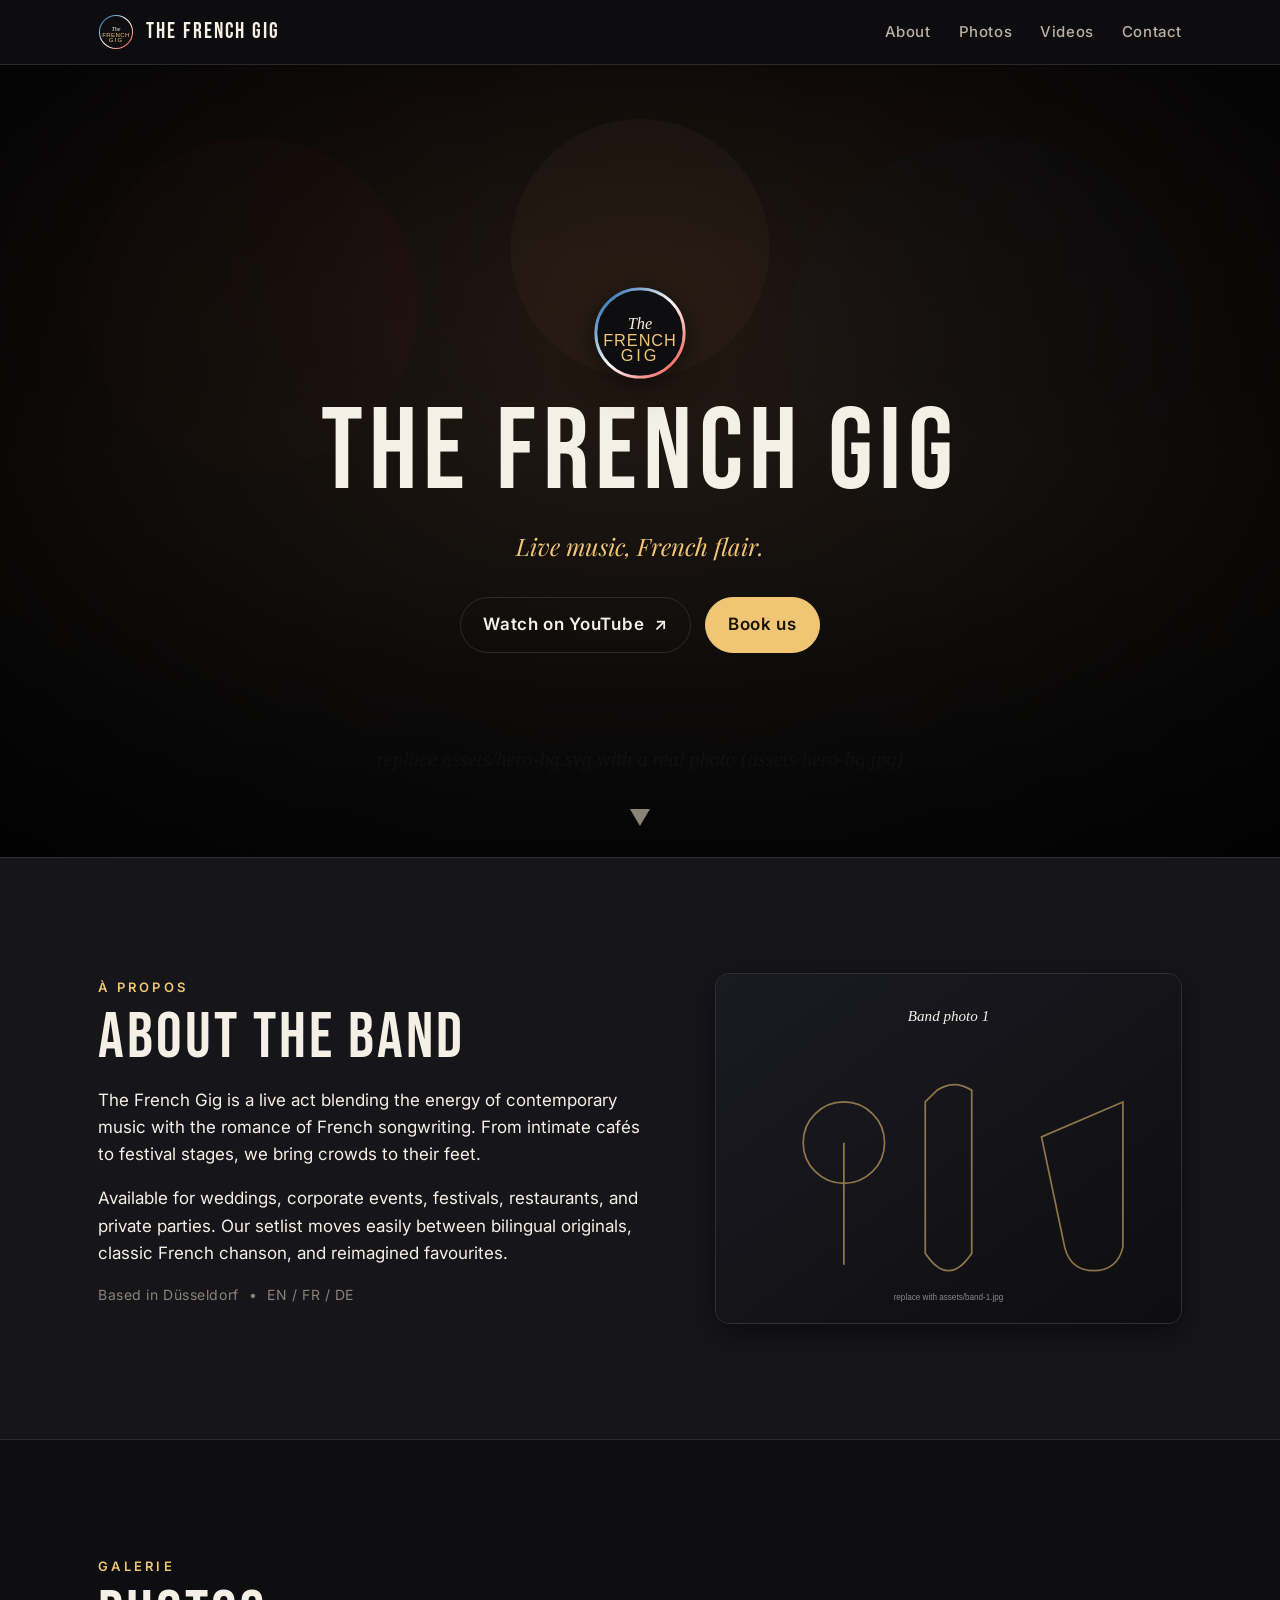
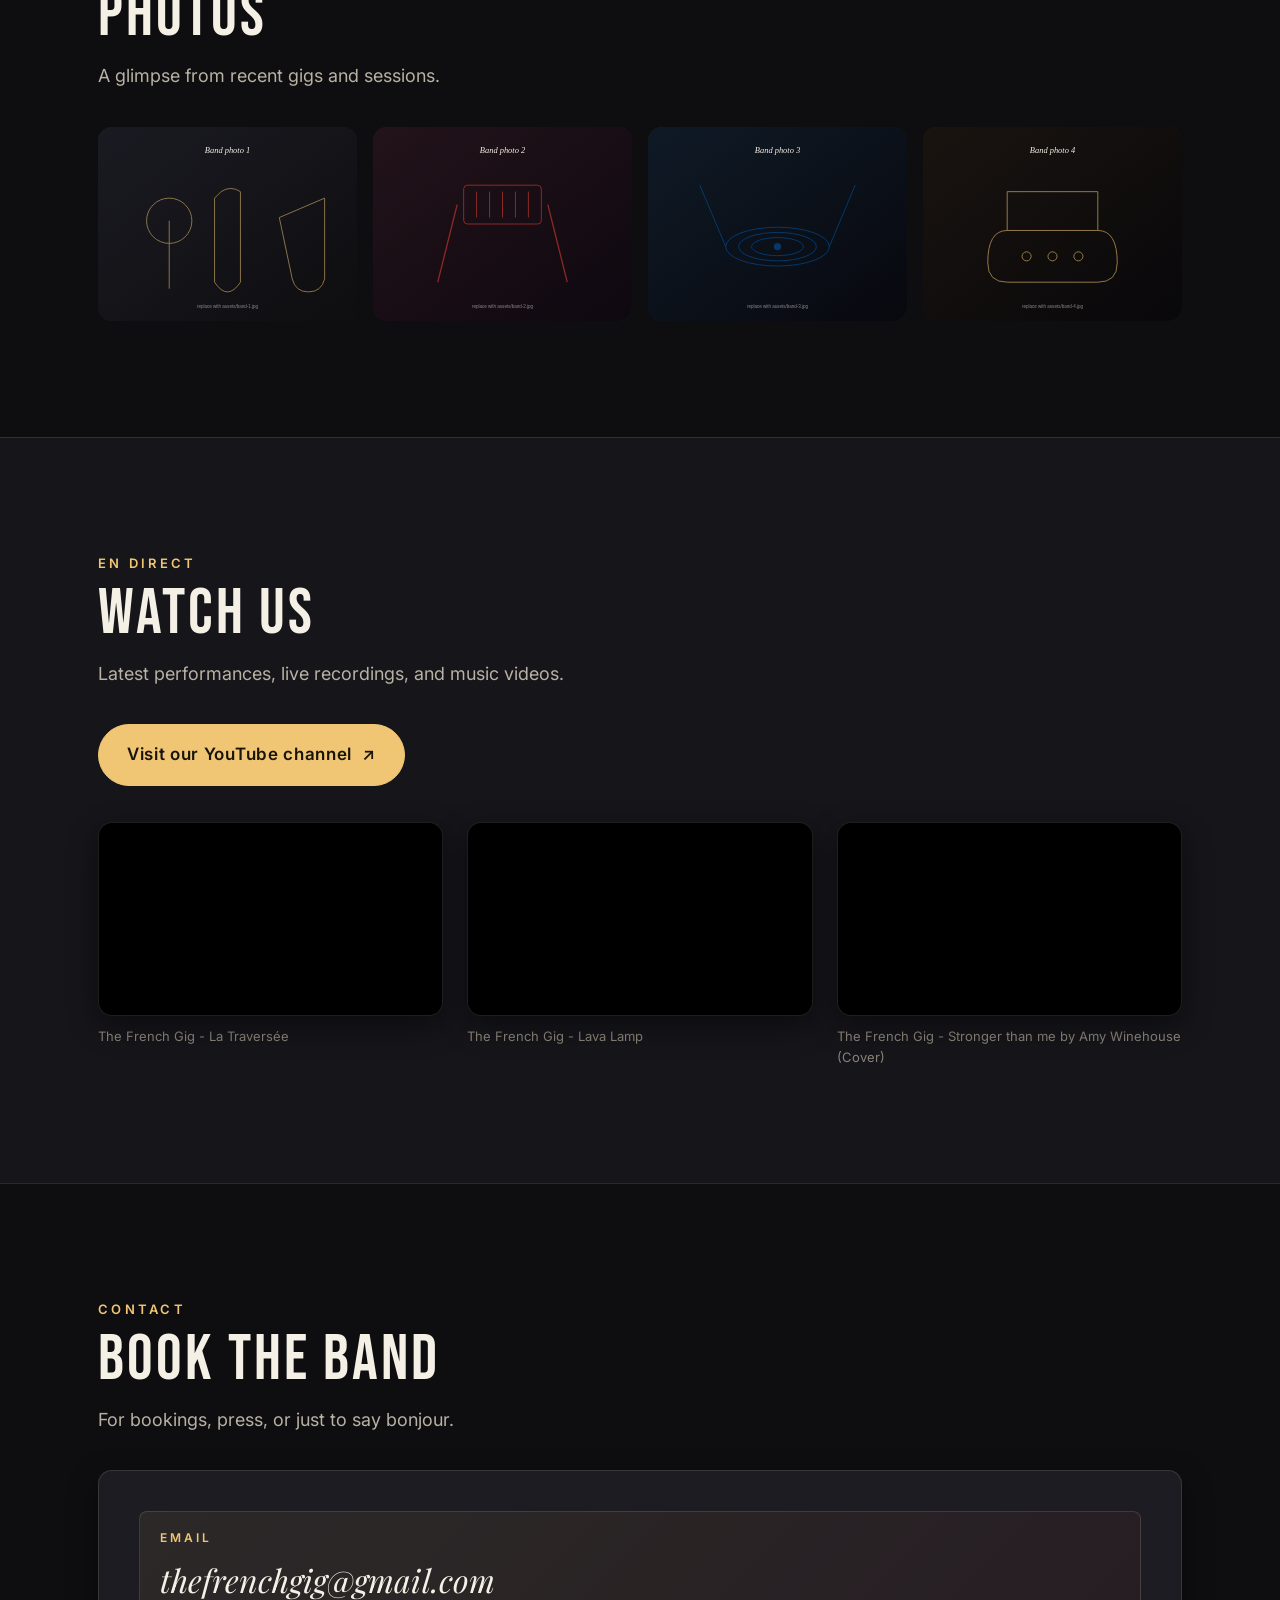
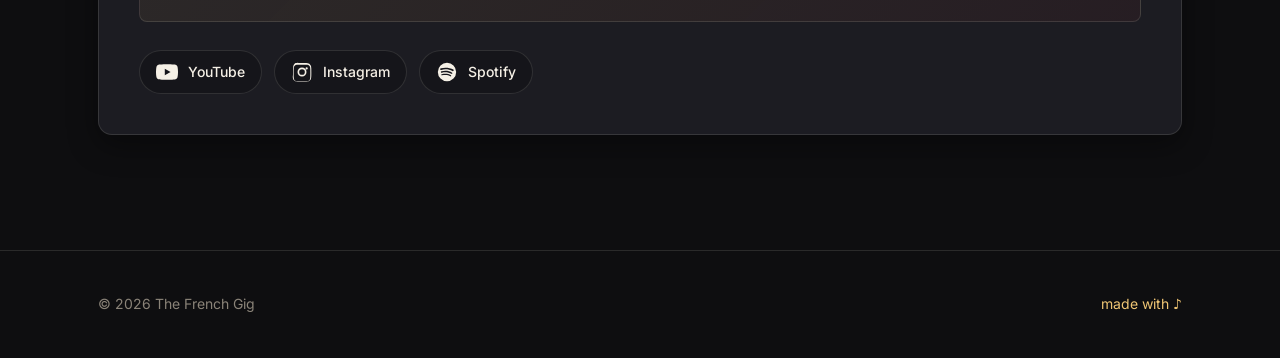
==== index.html @ 8798da06 "Initial site for The French Gig Static HTML/CSS/JS site with hero, about, photo gallery, auto-updati" ====
<!DOCTYPE html>
<html lang="en">
<head>
  <meta charset="UTF-8" />
  <meta name="viewport" content="width=device-width, initial-scale=1.0" />
  <title>The French Gig — Live music with French flair</title>
  <meta name="description" content="The French Gig — live band available for booking. Photos, videos, and contact." />
  <meta property="og:title" content="The French Gig" />
  <meta property="og:description" content="Live music with French flair. Watch our videos, see photos, and book us." />
  <meta property="og:type" content="website" />
  <meta property="og:image" content="assets/logo.svg" />

  <link rel="icon" type="image/svg+xml" href="assets/logo.svg" />
  <link rel="preconnect" href="https://fonts.googleapis.com" />
  <link rel="preconnect" href="https://fonts.gstatic.com" crossorigin />
  <link href="https://fonts.googleapis.com/css2?family=Bebas+Neue&family=Inter:wght@400;500;700&family=Playfair+Display:ital,wght@0,500;1,500&display=swap" rel="stylesheet" />
  <link rel="stylesheet" href="styles/main.css" />
</head>
<body>
  <a class="skip-link" href="#main">Skip to content</a>

  <header class="site-header" id="top">
    <div class="container nav-row">
      <a href="#top" class="brand" aria-label="The French Gig — home">
        <img src="assets/logo.svg" alt="" class="brand-logo" />
        <span class="brand-text">The French Gig</span>
      </a>
      <button class="nav-toggle" aria-expanded="false" aria-controls="primary-nav" aria-label="Toggle menu">
        <span></span><span></span><span></span>
      </button>
      <nav id="primary-nav" class="primary-nav" aria-label="Primary">
        <ul>
          <li><a href="#about">About</a></li>
          <li><a href="#photos">Photos</a></li>
          <li><a href="#videos">Videos</a></li>
          <li><a href="#contact">Contact</a></li>
        </ul>
      </nav>
    </div>
  </header>

  <main id="main">
    <!-- HERO -->
    <section class="hero" aria-labelledby="hero-title">
      <div class="hero-bg" role="presentation"></div>
      <div class="hero-overlay" role="presentation"></div>
      <div class="container hero-content">
        <img src="assets/logo.svg" alt="The French Gig logo" class="hero-logo" />
        <h1 id="hero-title">The French Gig</h1>
        <p class="hero-tagline"><em>Live music, French flair.</em></p>
        <div class="hero-ctas">
          <a class="btn btn-ghost" href="https://www.youtube.com/@TheFrenchGig" target="_blank" rel="noopener">
            Watch on YouTube
            <span aria-hidden="true">↗</span>
          </a>
          <a class="btn btn-primary" href="#contact">Book us</a>
        </div>
      </div>
      <a href="#about" class="hero-scroll" aria-label="Scroll to About">▼</a>
    </section>

    <!-- ABOUT -->
    <section id="about" class="section section-about" aria-labelledby="about-title">
      <div class="container about-grid">
        <div class="about-copy">
          <p class="eyebrow">À propos</p>
          <h2 id="about-title">About the band</h2>
          <p>
            The French Gig is a live act blending the energy of contemporary music with
            the romance of French songwriting. From intimate cafés to festival stages,
            we bring crowds to their feet.
          </p>
          <p>
            Available for weddings, corporate events, festivals, restaurants, and private
            parties. Our setlist moves easily between bilingual originals, classic French
            chanson, and reimagined favourites.
          </p>
          <p class="about-meta">
            <span>Based in Düsseldorf</span>
            <span aria-hidden="true">•</span>
            <span>EN / FR / DE</span>
          </p>
        </div>
        <figure class="about-photo">
          <img src="assets/band-1.svg" alt="The French Gig performing live" loading="lazy" />
        </figure>
      </div>
    </section>

    <!-- PHOTOS -->
    <section id="photos" class="section section-photos" aria-labelledby="photos-title">
      <div class="container">
        <p class="eyebrow">Galerie</p>
        <h2 id="photos-title">Photos</h2>
        <p class="section-lede">A glimpse from recent gigs and sessions.</p>
        <ul class="gallery" role="list">
          <li><button class="gallery-item" data-index="0" aria-label="Open band photo 1"><img src="assets/band-1.svg" alt="Band performing — photo 1" loading="lazy" /></button></li>
          <li><button class="gallery-item" data-index="1" aria-label="Open band photo 2"><img src="assets/band-2.svg" alt="Band performing — photo 2" loading="lazy" /></button></li>
          <li><button class="gallery-item" data-index="2" aria-label="Open band photo 3"><img src="assets/band-3.svg" alt="Band performing — photo 3" loading="lazy" /></button></li>
          <li><button class="gallery-item" data-index="3" aria-label="Open band photo 4"><img src="assets/band-4.svg" alt="Band performing — photo 4" loading="lazy" /></button></li>
        </ul>
      </div>
    </section>

    <!-- VIDEOS -->
    <section id="videos" class="section section-videos" aria-labelledby="videos-title">
      <div class="container">
        <p class="eyebrow">En direct</p>
        <h2 id="videos-title">Watch us</h2>
        <p class="section-lede">Latest performances, live recordings, and music videos.</p>

        <div class="videos-cta">
          <a class="btn btn-primary btn-lg" href="https://www.youtube.com/@TheFrenchGig" target="_blank" rel="noopener">
            Visit our YouTube channel
            <span aria-hidden="true">↗</span>
          </a>
        </div>

        <div class="video-grid">
          <figure class="video-embed">
            <div class="video-frame">
              <iframe
                src="https://www.youtube-nocookie.com/embed/dznloqn43pU"
                title="The French Gig - La Traversée"
                loading="lazy"
                allow="accelerometer; autoplay; clipboard-write; encrypted-media; gyroscope; picture-in-picture; web-share"
                referrerpolicy="strict-origin-when-cross-origin"
                allowfullscreen></iframe>
            </div>
            <figcaption>The French Gig - La Traversée</figcaption>
          </figure>

          <figure class="video-embed">
            <div class="video-frame">
              <iframe
                src="https://www.youtube-nocookie.com/embed/N-Pq1z7yrFg"
                title="The French Gig - Lava Lamp"
                loading="lazy"
                allow="accelerometer; autoplay; clipboard-write; encrypted-media; gyroscope; picture-in-picture; web-share"
                referrerpolicy="strict-origin-when-cross-origin"
                allowfullscreen></iframe>
            </div>
            <figcaption>The French Gig - Lava Lamp</figcaption>
          </figure>

          <figure class="video-embed">
            <div class="video-frame">
              <iframe
                src="https://www.youtube-nocookie.com/embed/2IYvvxTJmCw"
                title="The French Gig - Stronger than me by Amy Winehouse (Cover)"
                loading="lazy"
                allow="accelerometer; autoplay; clipboard-write; encrypted-media; gyroscope; picture-in-picture; web-share"
                referrerpolicy="strict-origin-when-cross-origin"
                allowfullscreen></iframe>
            </div>
            <figcaption>The French Gig - Stronger than me by Amy Winehouse (Cover)</figcaption>
          </figure>
        </div>
      </div>
    </section>

    <!-- CONTACT -->
    <section id="contact" class="section section-contact" aria-labelledby="contact-title">
      <div class="container">
        <p class="eyebrow">Contact</p>
        <h2 id="contact-title">Book the band</h2>
        <p class="section-lede">For bookings, press, or just to say bonjour.</p>

        <div class="contact-card">
          <a class="contact-email" href="mailto:thefrenchgig@gmail.com?subject=Booking%20inquiry%20%E2%80%94%20The%20French%20Gig">
            <span class="contact-label">Email</span>
            <span class="contact-value">thefrenchgig@gmail.com</span>
          </a>

          <ul class="socials" role="list" aria-label="Find us online">
            <li>
              <a href="https://www.youtube.com/@TheFrenchGig" target="_blank" rel="noopener" aria-label="YouTube">
                <svg viewBox="0 0 24 24" width="22" height="22" aria-hidden="true"><path fill="currentColor" d="M23.5 6.2a3 3 0 0 0-2.1-2.1C19.4 3.5 12 3.5 12 3.5s-7.4 0-9.4.6A3 3 0 0 0 .5 6.2 31 31 0 0 0 0 12a31 31 0 0 0 .5 5.8 3 3 0 0 0 2.1 2.1c2 .6 9.4.6 9.4.6s7.4 0 9.4-.6a3 3 0 0 0 2.1-2.1A31 31 0 0 0 24 12a31 31 0 0 0-.5-5.8ZM9.6 15.6V8.4l6.3 3.6-6.3 3.6Z"/></svg>
                <span>YouTube</span>
              </a>
            </li>
            <li>
              <a href="https://www.instagram.com/thefrenchgig/" target="_blank" rel="noopener" aria-label="Instagram">
                <svg viewBox="0 0 24 24" width="22" height="22" aria-hidden="true"><path fill="currentColor" d="M12 2.2c3.2 0 3.6 0 4.8.1 1.2.1 1.9.2 2.4.4.6.2 1 .5 1.5 1 .5.5.8 1 1 1.5.2.5.3 1.2.4 2.4.1 1.2.1 1.6.1 4.8s0 3.6-.1 4.8c-.1 1.2-.2 1.9-.4 2.4-.2.6-.5 1-1 1.5-.5.5-1 .8-1.5 1-.5.2-1.2.3-2.4.4-1.2.1-1.6.1-4.8.1s-3.6 0-4.8-.1c-1.2-.1-1.9-.2-2.4-.4a4 4 0 0 1-1.5-1 4 4 0 0 1-1-1.5c-.2-.5-.3-1.2-.4-2.4C2.2 15.6 2.2 15.2 2.2 12s0-3.6.1-4.8c.1-1.2.2-1.9.4-2.4.2-.6.5-1 1-1.5.5-.5 1-.8 1.5-1 .5-.2 1.2-.3 2.4-.4C8.4 2.2 8.8 2.2 12 2.2Zm0 1.8c-3.1 0-3.5 0-4.7.1-1 0-1.6.2-2 .3-.5.2-.8.4-1.2.8-.4.4-.6.7-.8 1.2-.1.4-.3 1-.3 2-.1 1.2-.1 1.6-.1 4.7s0 3.5.1 4.7c0 1 .2 1.6.3 2 .2.5.4.8.8 1.2.4.4.7.6 1.2.8.4.1 1 .3 2 .3 1.2.1 1.6.1 4.7.1s3.5 0 4.7-.1c1 0 1.6-.2 2-.3.5-.2.8-.4 1.2-.8.4-.4.6-.7.8-1.2.1-.4.3-1 .3-2 .1-1.2.1-1.6.1-4.7s0-3.5-.1-4.7c0-1-.2-1.6-.3-2-.2-.5-.4-.8-.8-1.2a3 3 0 0 0-1.2-.8c-.4-.1-1-.3-2-.3C15.5 4 15.1 4 12 4Zm0 3.1a4.9 4.9 0 1 1 0 9.8 4.9 4.9 0 0 1 0-9.8Zm0 1.8a3.1 3.1 0 1 0 0 6.2 3.1 3.1 0 0 0 0-6.2Zm5.1-2a1.2 1.2 0 1 1 0 2.4 1.2 1.2 0 0 1 0-2.4Z"/></svg>
                <span>Instagram</span>
              </a>
            </li>
            <li>
              <a href="https://open.spotify.com/intl-fr/artist/1DnK6rt5w31bdEmF33rHHW?si=JYOAkdxLT5C9sehRVR5dpA" target="_blank" rel="noopener" aria-label="Spotify">
                <svg viewBox="0 0 24 24" width="22" height="22" aria-hidden="true"><path fill="currentColor" d="M12 2a10 10 0 1 0 0 20 10 10 0 0 0 0-20Zm4.6 14.4a.6.6 0 0 1-.9.2c-2.4-1.5-5.5-1.8-9.2-1a.6.6 0 1 1-.3-1.2c4-.9 7.4-.5 10.1 1.1.3.2.4.6.3.9Zm1.2-2.7a.8.8 0 0 1-1 .3c-2.8-1.7-7-2.2-10.3-1.2a.8.8 0 1 1-.5-1.5c3.8-1.1 8.4-.6 11.6 1.4.3.2.4.7.2 1Zm.1-2.8c-3.3-2-8.8-2.2-12-1.2a.9.9 0 1 1-.5-1.7c3.6-1.1 9.7-.9 13.5 1.4a.9.9 0 1 1-1 1.5Z"/></svg>
                <span>Spotify</span>
              </a>
            </li>
          </ul>
        </div>
      </div>
    </section>
  </main>

  <footer class="site-footer">
    <div class="container footer-row">
      <p>© <span id="year">2026</span> The French Gig</p>
      <p class="footer-note">made with <span aria-hidden="true">♪</span></p>
    </div>
  </footer>

  <!-- Lightbox -->
  <div class="lightbox" id="lightbox" role="dialog" aria-modal="true" aria-label="Photo viewer" hidden>
    <button class="lightbox-close" aria-label="Close">×</button>
    <button class="lightbox-prev" aria-label="Previous photo">‹</button>
    <img class="lightbox-img" alt="" />
    <button class="lightbox-next" aria-label="Next photo">›</button>
  </div>

  <script src="scripts/main.js" defer></script>
</body>
</html>
---- styles/main.css ----
/* === Theme tokens — edit here to re-skin the whole site ============== */
:root {
  --bg:        #0e0e10;
  --bg-soft:   #15151a;
  --bg-elev:   #1c1c22;
  --ink:       #f5f0e6;
  --ink-dim:   #b8b1a4;
  --ink-mute:  #8a8378;
  --accent:    #f0c674;   /* warm stage gold */
  --accent-2:  #ef4135;   /* french red */
  --accent-3:  #0055a4;   /* french blue */
  --line:      rgba(245, 240, 230, 0.12);

  --maxw:      1180px;
  --pad-x:     clamp(20px, 4vw, 48px);
  --radius:    14px;
  --radius-sm: 8px;

  --font-display: "Bebas Neue", Impact, "Arial Narrow Bold", sans-serif;
  --font-serif:   "Playfair Display", Georgia, serif;
  --font-body:    "Inter", system-ui, -apple-system, Segoe UI, Roboto, Helvetica, Arial, sans-serif;

  --shadow-md: 0 10px 30px rgba(0, 0, 0, 0.4);
  --shadow-lg: 0 20px 60px rgba(0, 0, 0, 0.55);
}

/* === Reset / base ==================================================== */
*, *::before, *::after { box-sizing: border-box; }
html { scroll-behavior: smooth; }
body {
  margin: 0;
  background: var(--bg);
  color: var(--ink);
  font-family: var(--font-body);
  font-size: 17px;
  line-height: 1.6;
  -webkit-font-smoothing: antialiased;
  text-rendering: optimizeLegibility;
}
img, svg { display: block; max-width: 100%; height: auto; }
a { color: var(--accent); text-decoration: none; transition: color .2s ease; }
a:hover, a:focus-visible { color: var(--ink); }
button { font: inherit; cursor: pointer; }
:focus-visible { outline: 2px solid var(--accent); outline-offset: 3px; border-radius: 4px; }

.container { width: 100%; max-width: var(--maxw); margin: 0 auto; padding-left: var(--pad-x); padding-right: var(--pad-x); }

.skip-link {
  position: absolute; left: -9999px; top: 0;
  background: var(--accent); color: #000; padding: 10px 14px; z-index: 1000;
  font-weight: 600;
}
.skip-link:focus { left: 12px; top: 12px; }

/* === Header / nav ==================================================== */
.site-header {
  position: sticky; top: 0; z-index: 50;
  background: rgba(14, 14, 16, 0.85);
  backdrop-filter: saturate(140%) blur(8px);
  -webkit-backdrop-filter: saturate(140%) blur(8px);
  border-bottom: 1px solid var(--line);
}
.nav-row {
  display: flex; align-items: center; justify-content: space-between;
  min-height: 64px; gap: 16px;
}
.brand { display: inline-flex; align-items: center; gap: 12px; color: var(--ink); }
.brand-logo { width: 36px; height: 36px; }
.brand-text {
  font-family: var(--font-display); font-size: 22px; letter-spacing: 2px;
  text-transform: uppercase;
}
.primary-nav ul {
  list-style: none; margin: 0; padding: 0;
  display: flex; gap: 28px;
}
.primary-nav a {
  color: var(--ink-dim); font-weight: 500; font-size: 15px;
  letter-spacing: .04em;
}
.primary-nav a:hover, .primary-nav a:focus-visible { color: var(--ink); }

.nav-toggle {
  display: none; background: transparent; border: 0; padding: 10px;
  width: 44px; height: 44px;
}
.nav-toggle span {
  display: block; width: 24px; height: 2px; background: var(--ink);
  margin: 5px auto; transition: transform .25s ease, opacity .25s ease;
}
.nav-toggle[aria-expanded="true"] span:nth-child(1) { transform: translateY(7px) rotate(45deg); }
.nav-toggle[aria-expanded="true"] span:nth-child(2) { opacity: 0; }
.nav-toggle[aria-expanded="true"] span:nth-child(3) { transform: translateY(-7px) rotate(-45deg); }

@media (max-width: 760px) {
  .nav-toggle { display: block; }
  .primary-nav {
    position: absolute; top: 100%; left: 0; right: 0;
    background: var(--bg-soft);
    border-bottom: 1px solid var(--line);
    max-height: 0; overflow: hidden; transition: max-height .3s ease;
  }
  .primary-nav[data-open="true"] { max-height: 320px; }
  .primary-nav ul { flex-direction: column; gap: 0; padding: 8px 0; }
  .primary-nav a { display: block; padding: 14px var(--pad-x); font-size: 17px; }
}

/* === Buttons ========================================================= */
.btn {
  display: inline-flex; align-items: center; gap: 10px;
  padding: 13px 22px; border-radius: 999px; font-weight: 600;
  letter-spacing: .04em; transition: transform .15s ease, background .2s ease, color .2s ease, border-color .2s ease;
  white-space: nowrap;
}
.btn-lg { padding: 16px 28px; font-size: 17px; }
.btn-primary {
  background: var(--accent); color: #1a1408;
  border: 1px solid var(--accent);
}
.btn-primary:hover, .btn-primary:focus-visible {
  background: var(--ink); color: #1a1408; border-color: var(--ink); transform: translateY(-1px);
}
.btn-ghost {
  background: transparent; color: var(--ink);
  border: 1px solid var(--line);
}
.btn-ghost:hover, .btn-ghost:focus-visible {
  border-color: var(--ink); color: var(--ink); transform: translateY(-1px);
}

/* === Hero ============================================================ */
.hero {
  position: relative; isolation: isolate;
  min-height: min(88vh, 820px);
  display: grid; place-items: center;
  text-align: center; overflow: hidden;
}
.hero-bg {
  position: absolute; inset: 0; z-index: -2;
  background: url("../assets/hero-bg.svg") center/cover no-repeat, var(--bg);
  transform: scale(1.05);
}
.hero-overlay {
  position: absolute; inset: 0; z-index: -1;
  background:
    radial-gradient(ellipse at 50% 30%, rgba(0,0,0,0) 0%, rgba(0,0,0,0.5) 60%, rgba(0,0,0,0.85) 100%),
    linear-gradient(180deg, rgba(14,14,16,0.45) 0%, rgba(14,14,16,0.85) 100%);
}
.hero-content { padding: 80px 0 64px; }
.hero-logo { width: 96px; height: 96px; margin: 0 auto 18px; filter: drop-shadow(0 6px 16px rgba(0,0,0,.6)); }
.hero h1 {
  font-family: var(--font-display); font-weight: 400;
  font-size: clamp(48px, 9vw, 120px);
  letter-spacing: clamp(2px, .5vw, 8px);
  line-height: 0.95; margin: 0;
}
.hero-tagline {
  font-family: var(--font-serif); color: var(--accent);
  font-size: clamp(18px, 2.2vw, 24px);
  margin: 18px 0 32px;
}
.hero-ctas { display: flex; flex-wrap: wrap; gap: 14px; justify-content: center; }

.hero-scroll {
  position: absolute; bottom: 22px; left: 50%; transform: translateX(-50%);
  color: var(--ink-mute); font-size: 22px;
  animation: bob 2.4s ease-in-out infinite;
}
@keyframes bob {
  0%,100% { transform: translate(-50%, 0); }
  50%     { transform: translate(-50%, 6px); }
}
@media (prefers-reduced-motion: reduce) {
  html { scroll-behavior: auto; }
  .hero-scroll { animation: none; }
}

/* === Sections ======================================================== */
.section {
  padding: clamp(64px, 9vw, 120px) 0;
  border-top: 1px solid var(--line);
}
.eyebrow {
  text-transform: uppercase; letter-spacing: .25em;
  color: var(--accent); font-weight: 600; font-size: 13px;
  margin: 0 0 8px;
}
.section h2 {
  font-family: var(--font-display); font-weight: 400;
  font-size: clamp(36px, 6vw, 64px); letter-spacing: 3px;
  margin: 0 0 14px; line-height: 1;
}
.section-lede { color: var(--ink-dim); max-width: 60ch; margin: 0 0 36px; font-size: 18px; }

/* About */
.section-about { background: var(--bg-soft); }
.about-grid {
  display: grid; gap: clamp(28px, 5vw, 56px);
  grid-template-columns: 1.2fr 1fr; align-items: center;
}
@media (max-width: 820px) { .about-grid { grid-template-columns: 1fr; } }
.about-copy p + p { margin-top: 14px; }
.about-meta {
  margin-top: 22px; color: var(--ink-mute); font-size: 14px;
  display: flex; flex-wrap: wrap; gap: 10px; letter-spacing: .04em;
}
.about-photo {
  margin: 0; border-radius: var(--radius); overflow: hidden;
  box-shadow: var(--shadow-md); border: 1px solid var(--line);
}
.about-photo img { aspect-ratio: 4/3; object-fit: cover; width: 100%; }

/* Photos */
.gallery {
  list-style: none; padding: 0; margin: 0;
  display: grid; gap: 16px;
  grid-template-columns: repeat(auto-fit, minmax(240px, 1fr));
}
.gallery-item {
  display: block; width: 100%; padding: 0; border: 0;
  background: var(--bg-elev); border-radius: var(--radius); overflow: hidden;
  transition: transform .25s ease, box-shadow .25s ease;
}
.gallery-item img {
  aspect-ratio: 4/3; object-fit: cover; width: 100%;
  transition: transform .4s ease;
}
.gallery-item:hover, .gallery-item:focus-visible {
  transform: translateY(-3px); box-shadow: var(--shadow-md);
}
.gallery-item:hover img { transform: scale(1.04); }

/* Videos */
.section-videos { background: var(--bg-soft); }
.videos-cta { margin: 0 0 36px; }
.video-grid {
  display: grid; gap: 24px;
  grid-template-columns: repeat(auto-fit, minmax(300px, 1fr));
}
.video-embed { margin: 0; }
.video-frame {
  position: relative; aspect-ratio: 16/9;
  background: #000; border-radius: var(--radius); overflow: hidden;
  box-shadow: var(--shadow-md); border: 1px solid var(--line);
}
.video-frame iframe {
  position: absolute; inset: 0; width: 100%; height: 100%; border: 0;
}
.video-embed figcaption {
  margin-top: 10px; color: var(--ink-mute); font-size: 13px;
}
.video-embed figcaption code {
  background: var(--bg-elev); padding: 2px 6px; border-radius: 4px;
  font-size: 12px; color: var(--accent);
}

/* Contact */
.contact-card {
  margin-top: 8px; padding: clamp(24px, 4vw, 40px);
  background: var(--bg-elev);
  border: 1px solid var(--line); border-radius: var(--radius);
  display: grid; gap: 28px; box-shadow: var(--shadow-md);
}
.contact-email {
  display: flex; flex-direction: column; gap: 6px;
  padding: 16px 20px; border-radius: var(--radius-sm);
  background: linear-gradient(135deg, rgba(240,198,116,0.08), rgba(239,65,53,0.05));
  border: 1px solid var(--line); color: var(--ink);
}
.contact-email:hover, .contact-email:focus-visible {
  border-color: var(--accent); color: var(--ink);
}
.contact-label {
  text-transform: uppercase; letter-spacing: .25em;
  color: var(--accent); font-size: 12px; font-weight: 600;
}
.contact-value {
  font-family: var(--font-serif); font-size: clamp(22px, 3.4vw, 32px);
  font-style: italic;
}
.socials {
  list-style: none; padding: 0; margin: 0;
  display: flex; flex-wrap: wrap; gap: 12px;
}
.socials a {
  display: inline-flex; align-items: center; gap: 10px;
  padding: 10px 16px; border-radius: 999px;
  background: var(--bg-soft); border: 1px solid var(--line);
  color: var(--ink); font-size: 14px; font-weight: 500;
}
.socials a:hover, .socials a:focus-visible {
  border-color: var(--accent); color: var(--accent);
}
.socials svg { color: currentColor; }

/* === Footer ========================================================== */
.site-footer {
  border-top: 1px solid var(--line);
  padding: 28px 0; color: var(--ink-mute); font-size: 14px;
}
.footer-row {
  display: flex; flex-wrap: wrap; gap: 12px;
  justify-content: space-between; align-items: center;
}
.footer-note { color: var(--accent); }

/* === Lightbox ======================================================== */
.lightbox {
  position: fixed; inset: 0; z-index: 100;
  background: rgba(8, 8, 12, 0.92);
  display: grid; place-items: center;
  padding: clamp(20px, 4vw, 48px);
  animation: fade .2s ease;
}
.lightbox[hidden] { display: none; }
.lightbox-img {
  max-width: 100%; max-height: 100%;
  border-radius: var(--radius); box-shadow: var(--shadow-lg);
}
.lightbox-close, .lightbox-prev, .lightbox-next {
  position: absolute; background: rgba(0,0,0,0.4); color: var(--ink);
  border: 1px solid var(--line); border-radius: 999px;
  width: 48px; height: 48px; font-size: 28px; line-height: 1;
  display: grid; place-items: center;
}
.lightbox-close { top: 20px; right: 20px; }
.lightbox-prev  { left: 20px;  top: 50%; transform: translateY(-50%); }
.lightbox-next  { right: 20px; top: 50%; transform: translateY(-50%); }
.lightbox-close:hover, .lightbox-prev:hover, .lightbox-next:hover,
.lightbox-close:focus-visible, .lightbox-prev:focus-visible, .lightbox-next:focus-visible {
  background: var(--accent); color: #1a1408; border-color: var(--accent);
}

@keyframes fade { from { opacity: 0; } to { opacity: 1; } }
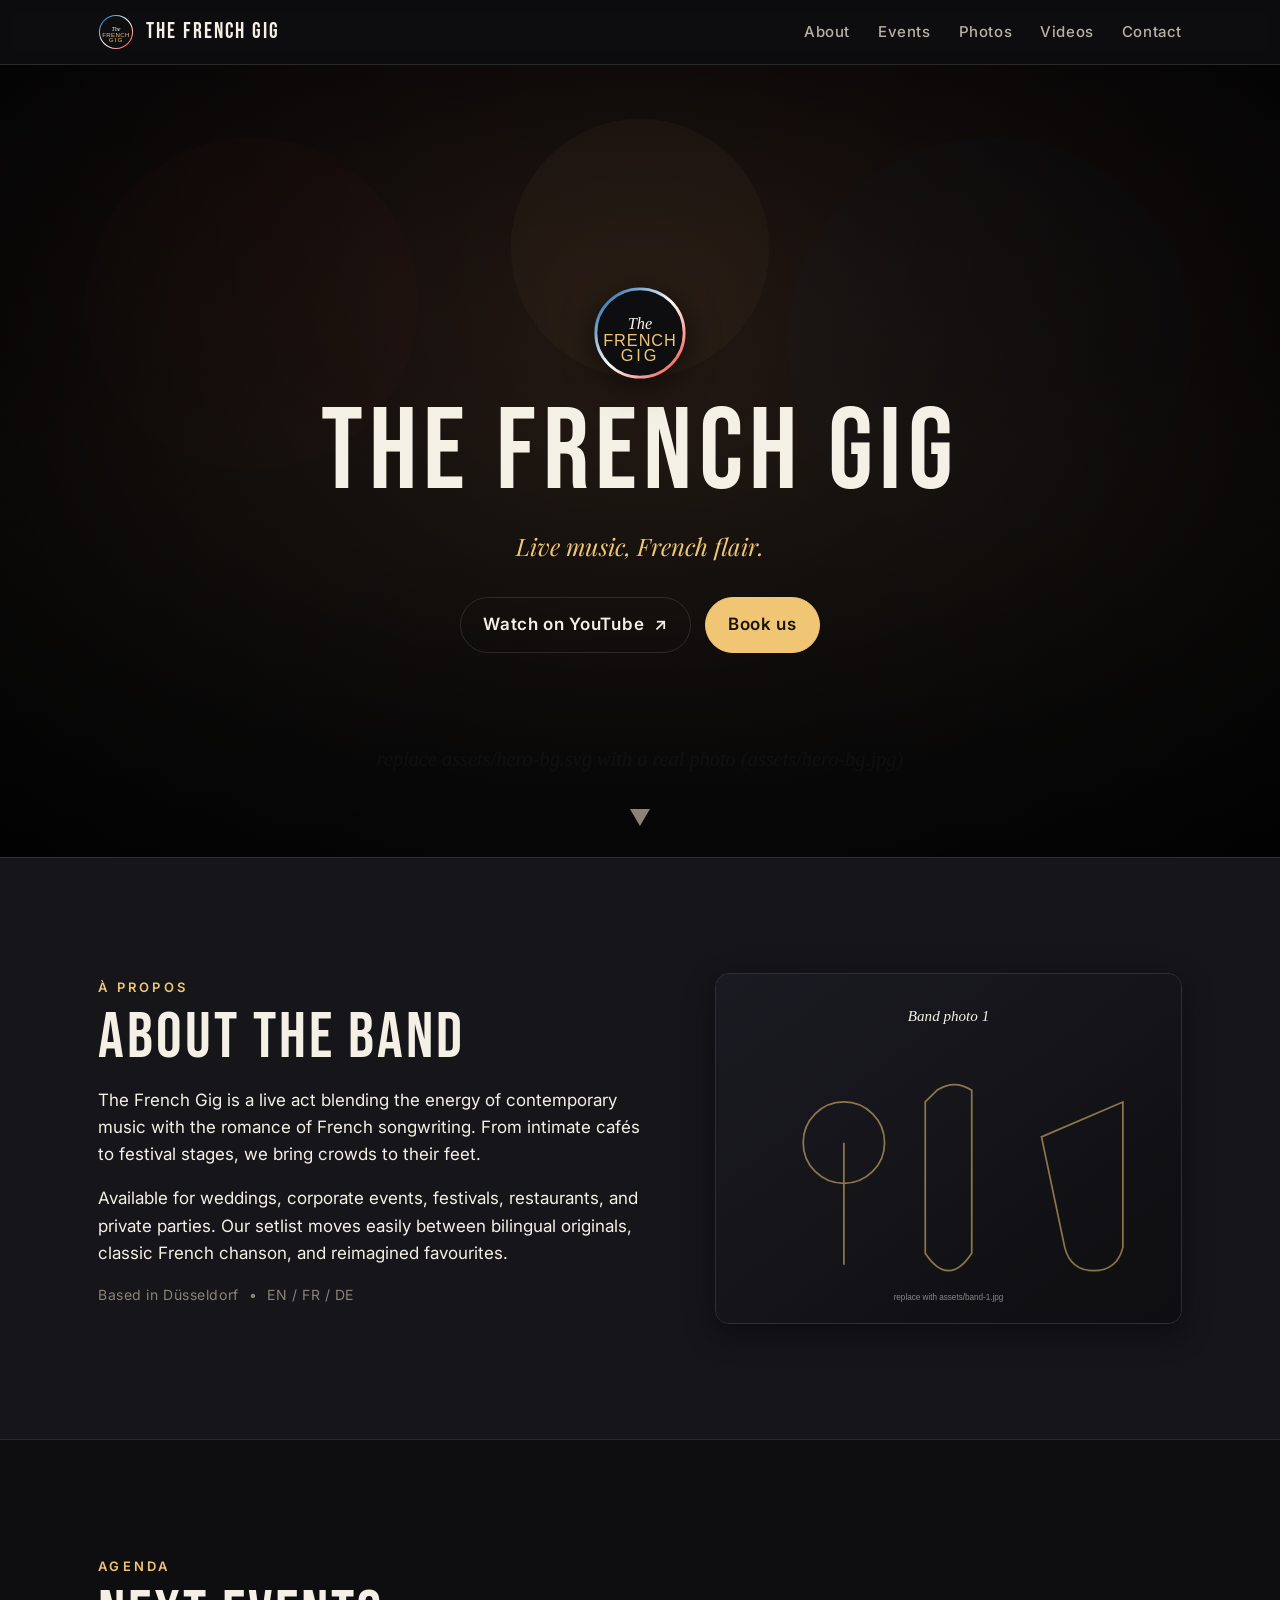
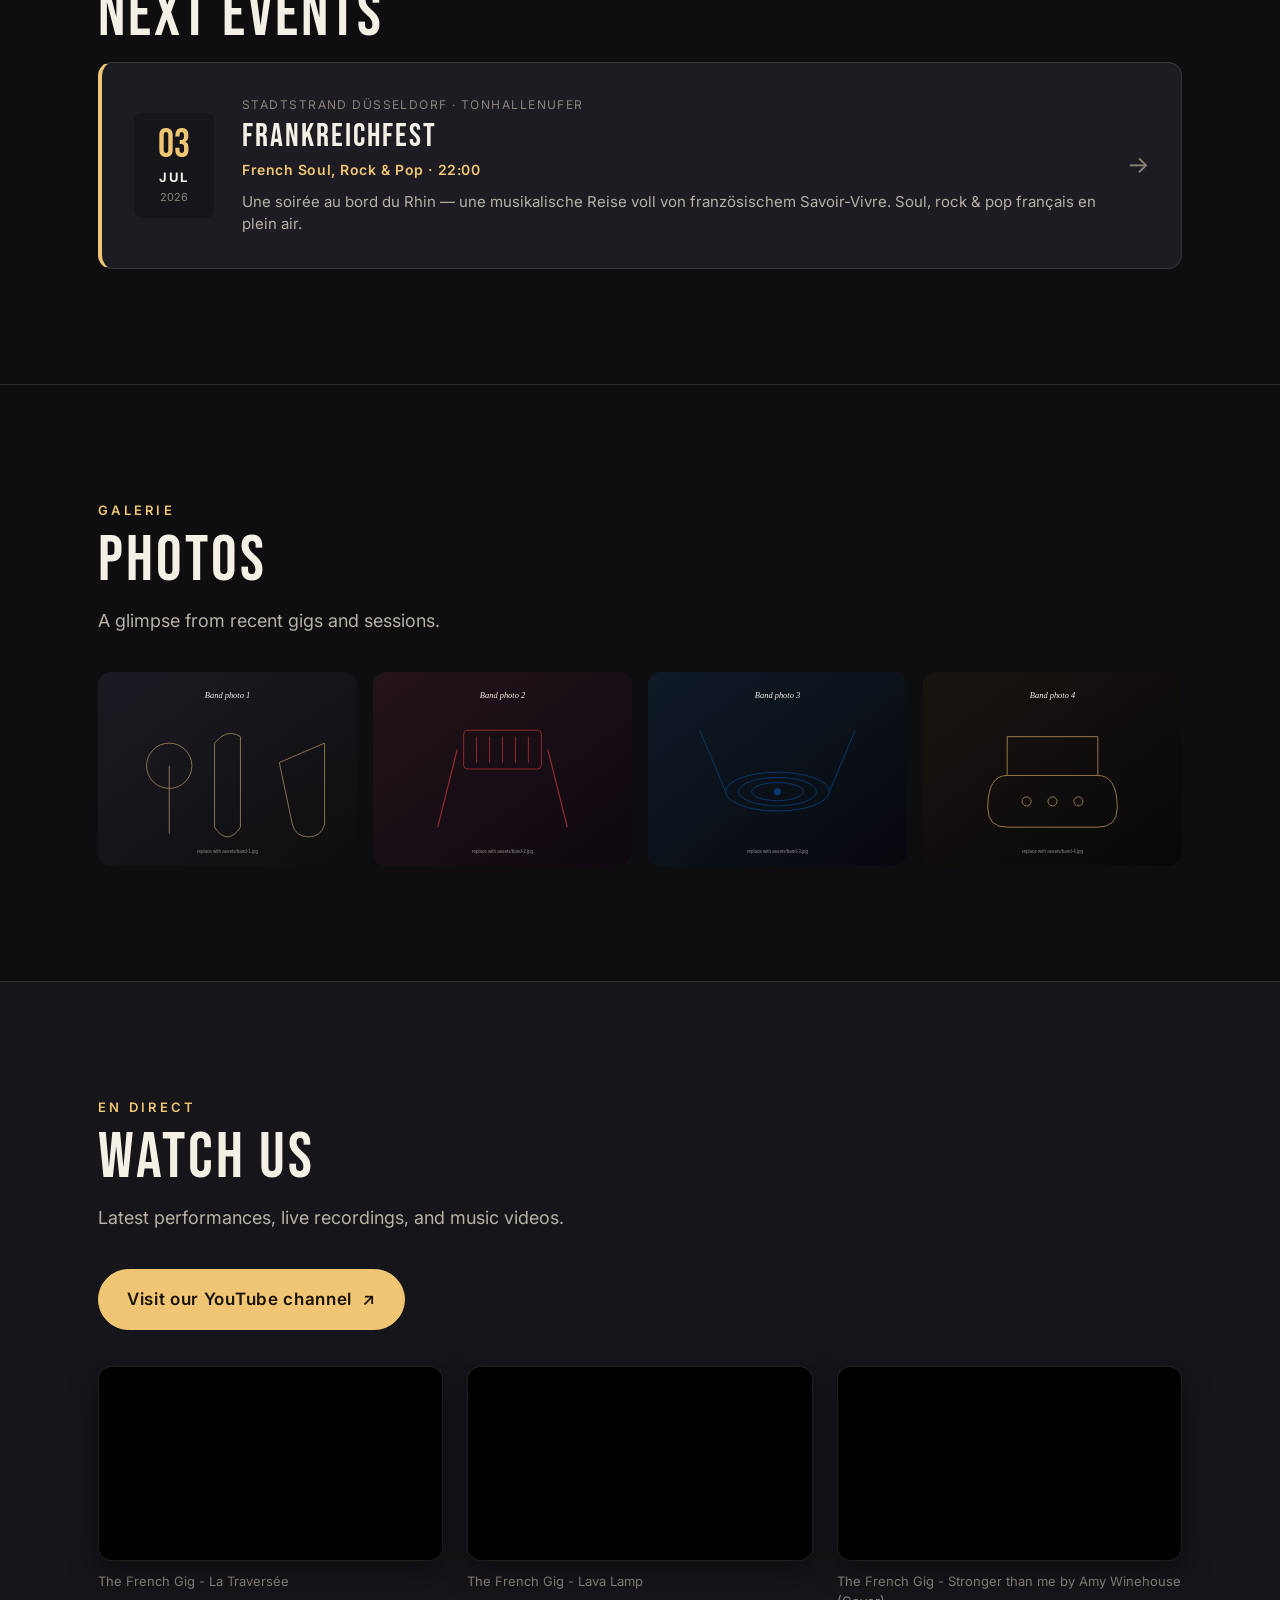
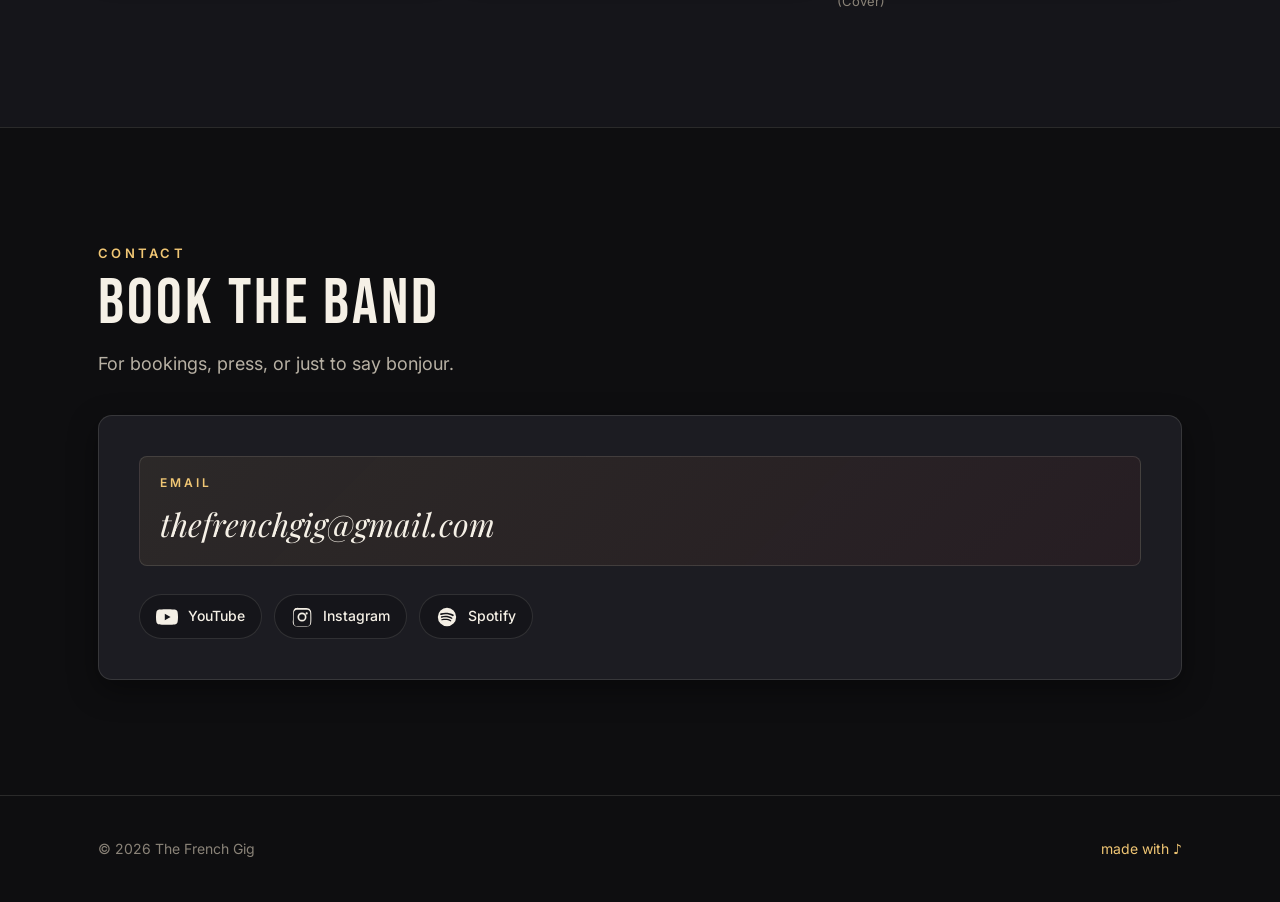
==== commit 05a55971: "Add Next Events section with Frankreichfest card (July 3 2026) Clickable event card linking to Stadt" ====
--- a/index.html
+++ b/index.html
@@ -15,6 +15,27 @@
   <link rel="preconnect" href="https://fonts.gstatic.com" crossorigin />
   <link href="https://fonts.googleapis.com/css2?family=Bebas+Neue&family=Inter:wght@400;500;700&family=Playfair+Display:ital,wght@0,500;1,500&display=swap" rel="stylesheet" />
   <link rel="stylesheet" href="styles/main.css" />
+
+  <script type="application/ld+json">
+  {
+    "@context": "https://schema.org",
+    "@type": "MusicGroup",
+    "name": "The French Gig",
+    "url": "https://thefrenchgig.github.io/",
+    "description": "Live music with French flair — available for weddings, corporate events, festivals, restaurants and private parties. Based in Düsseldorf.",
+    "genre": ["French chanson", "Live music", "Cover band"],
+    "foundingLocation": {
+      "@type": "Place",
+      "name": "Düsseldorf, Germany"
+    },
+    "email": "thefrenchgig@gmail.com",
+    "sameAs": [
+      "https://www.youtube.com/@TheFrenchGig",
+      "https://www.instagram.com/thefrenchgig/",
+      "https://open.spotify.com/intl-fr/artist/1DnK6rt5w31bdEmF33rHHW"
+    ]
+  }
+  </script>
 </head>
 <body>
   <a class="skip-link" href="#main">Skip to content</a>
@@ -31,6 +52,7 @@
       <nav id="primary-nav" class="primary-nav" aria-label="Primary">
         <ul>
           <li><a href="#about">About</a></li>
+          <li><a href="#events">Events</a></li>
           <li><a href="#photos">Photos</a></li>
           <li><a href="#videos">Videos</a></li>
           <li><a href="#contact">Contact</a></li>
@@ -87,6 +109,33 @@
       </div>
     </section>
 
+    <!-- EVENTS -->
+    <section id="events" class="section section-events" aria-labelledby="events-title">
+      <div class="container">
+        <p class="eyebrow">Agenda</p>
+        <h2 id="events-title">Next Events</h2>
+        <div class="events-list">
+          <a class="event-card"
+             href="https://www.stadtstrand-duesseldorf.de/events/frankreichfest-the-french-gig---franzosischer-soul-rock-pop"
+             target="_blank" rel="noopener"
+             aria-label="Frankreichfest – The French Gig, July 3 2026 at StadtStrand Düsseldorf — click for details">
+            <div class="event-date-block">
+              <span class="event-day">03</span>
+              <span class="event-month">JUL</span>
+              <span class="event-year">2026</span>
+            </div>
+            <div class="event-info">
+              <p class="event-venue">StadtStrand Düsseldorf · Tonhallenufer</p>
+              <h3 class="event-title">Frankreichfest</h3>
+              <p class="event-subtitle">French Soul, Rock &amp; Pop · 22:00</p>
+              <p class="event-desc">Une soirée au bord du Rhin — une musikalische Reise voll von französischem Savoir-Vivre. Soul, rock &amp; pop français en plein air.</p>
+            </div>
+            <span class="event-arrow" aria-hidden="true">→</span>
+          </a>
+        </div>
+      </div>
+    </section>
+
     <!-- PHOTOS -->
     <section id="photos" class="section section-photos" aria-labelledby="photos-title">
       <div class="container">
--- a/styles/main.css
+++ b/styles/main.css
@@ -210,6 +210,72 @@
 }
 .about-photo img { aspect-ratio: 4/3; object-fit: cover; width: 100%; }
 
+/* Events */
+.events-list { display: flex; flex-direction: column; gap: 16px; }
+
+.event-card {
+  display: grid;
+  grid-template-columns: 80px 1fr auto;
+  align-items: center;
+  gap: 28px;
+  padding: clamp(20px, 3vw, 32px);
+  background: var(--bg-elev);
+  border: 1px solid var(--line);
+  border-left: 4px solid var(--accent);
+  border-radius: var(--radius);
+  color: var(--ink);
+  text-decoration: none;
+  transition: transform .2s ease, box-shadow .2s ease, border-color .2s ease;
+}
+.event-card:hover, .event-card:focus-visible {
+  transform: translateY(-3px);
+  box-shadow: var(--shadow-md);
+  border-left-color: var(--accent-2);
+  color: var(--ink);
+}
+.event-date-block {
+  display: flex; flex-direction: column; align-items: center;
+  background: var(--bg-soft); border-radius: var(--radius-sm);
+  padding: 12px 8px; text-align: center; flex-shrink: 0;
+}
+.event-day {
+  font-family: var(--font-display); font-size: 40px; line-height: 1;
+  color: var(--accent);
+}
+.event-month {
+  font-size: 13px; font-weight: 700; letter-spacing: .15em;
+  text-transform: uppercase; color: var(--ink); margin-top: 2px;
+}
+.event-year {
+  font-size: 11px; color: var(--ink-mute); margin-top: 1px;
+}
+.event-venue {
+  font-size: 12px; text-transform: uppercase; letter-spacing: .12em;
+  color: var(--ink-mute); margin: 0 0 6px;
+}
+.event-title {
+  font-family: var(--font-display); font-size: clamp(22px, 3vw, 32px);
+  font-weight: 400; letter-spacing: 2px; margin: 0 0 6px; line-height: 1;
+}
+.event-subtitle {
+  font-size: 14px; color: var(--accent); font-weight: 600;
+  letter-spacing: .04em; margin: 0 0 10px;
+}
+.event-desc {
+  font-size: 15px; color: var(--ink-dim); margin: 0; line-height: 1.5;
+}
+.event-arrow {
+  font-size: 24px; color: var(--ink-mute); flex-shrink: 0;
+  transition: transform .2s ease, color .2s ease;
+}
+.event-card:hover .event-arrow { transform: translateX(4px); color: var(--accent); }
+
+@media (max-width: 600px) {
+  .event-card { grid-template-columns: 64px 1fr; }
+  .event-arrow { display: none; }
+  .event-day { font-size: 30px; }
+}
+
 /* Photos */
 .gallery {
   list-style: none; padding: 0; margin: 0;
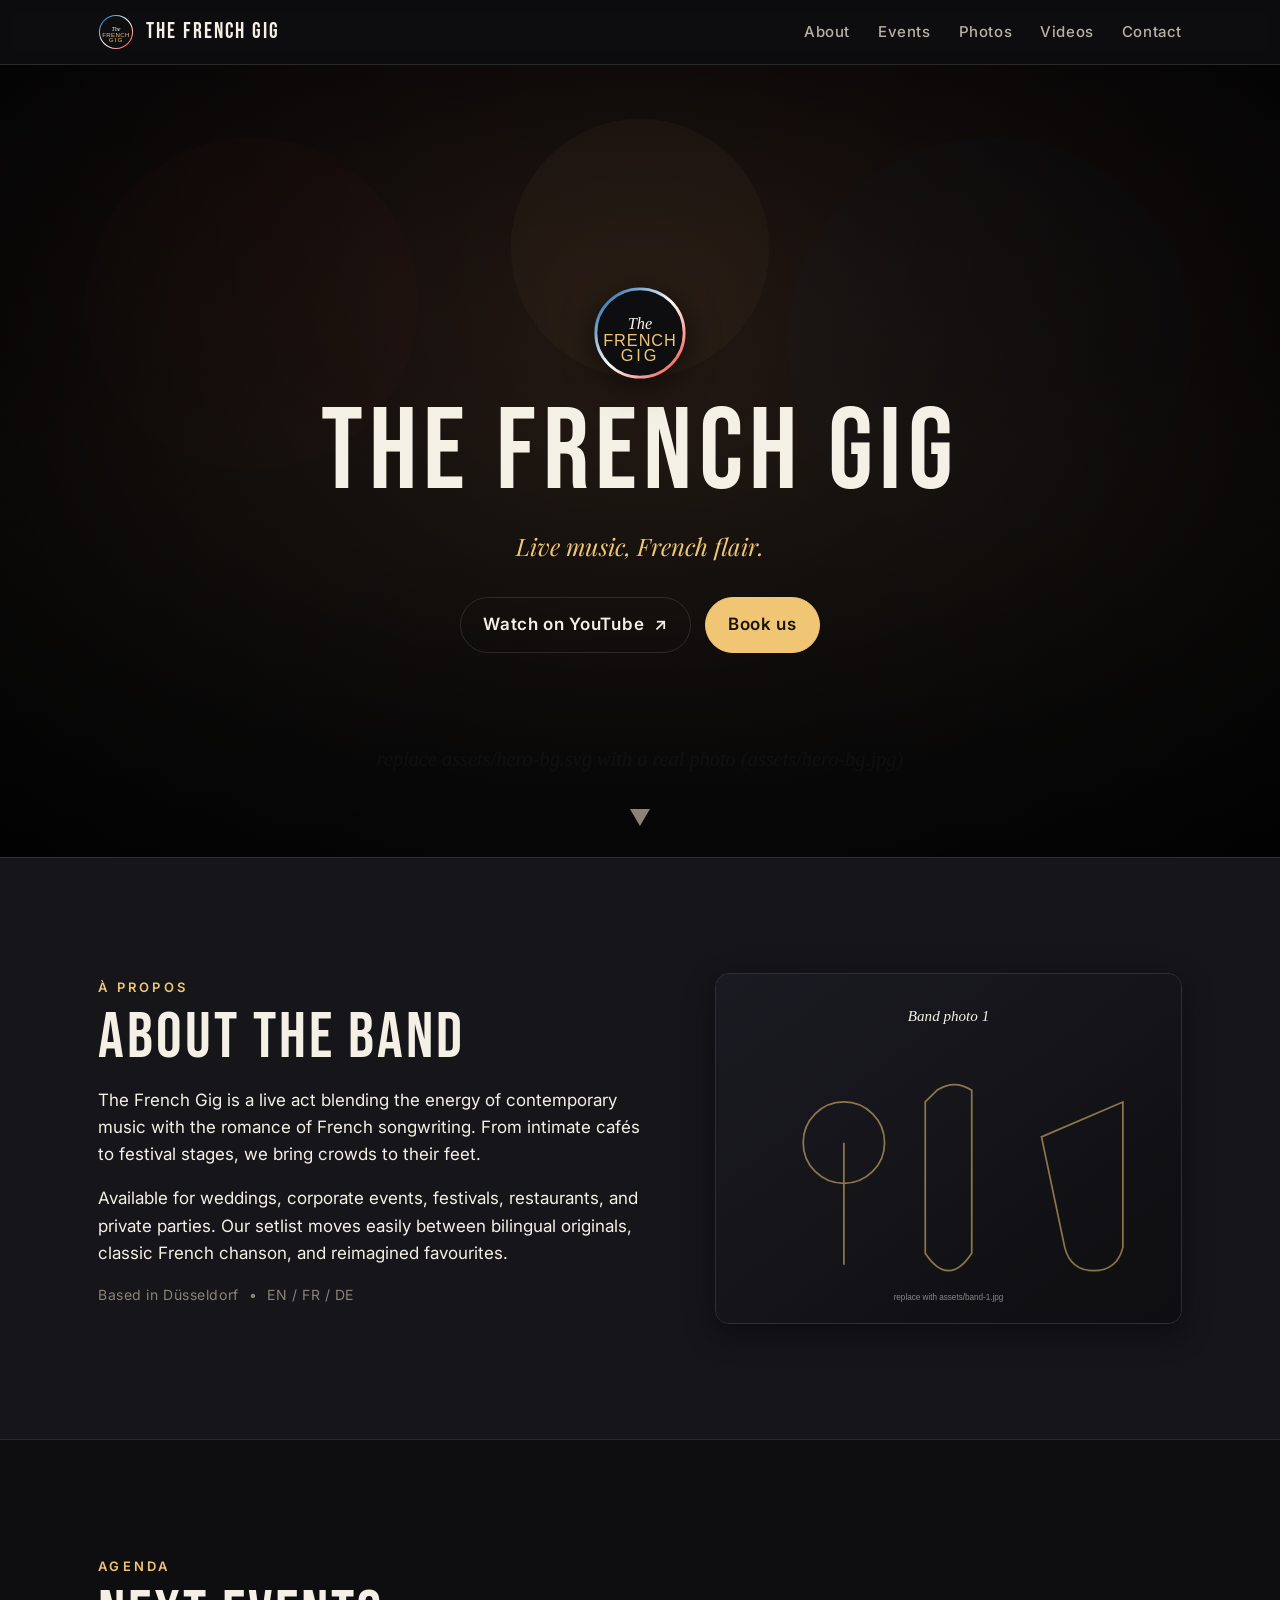
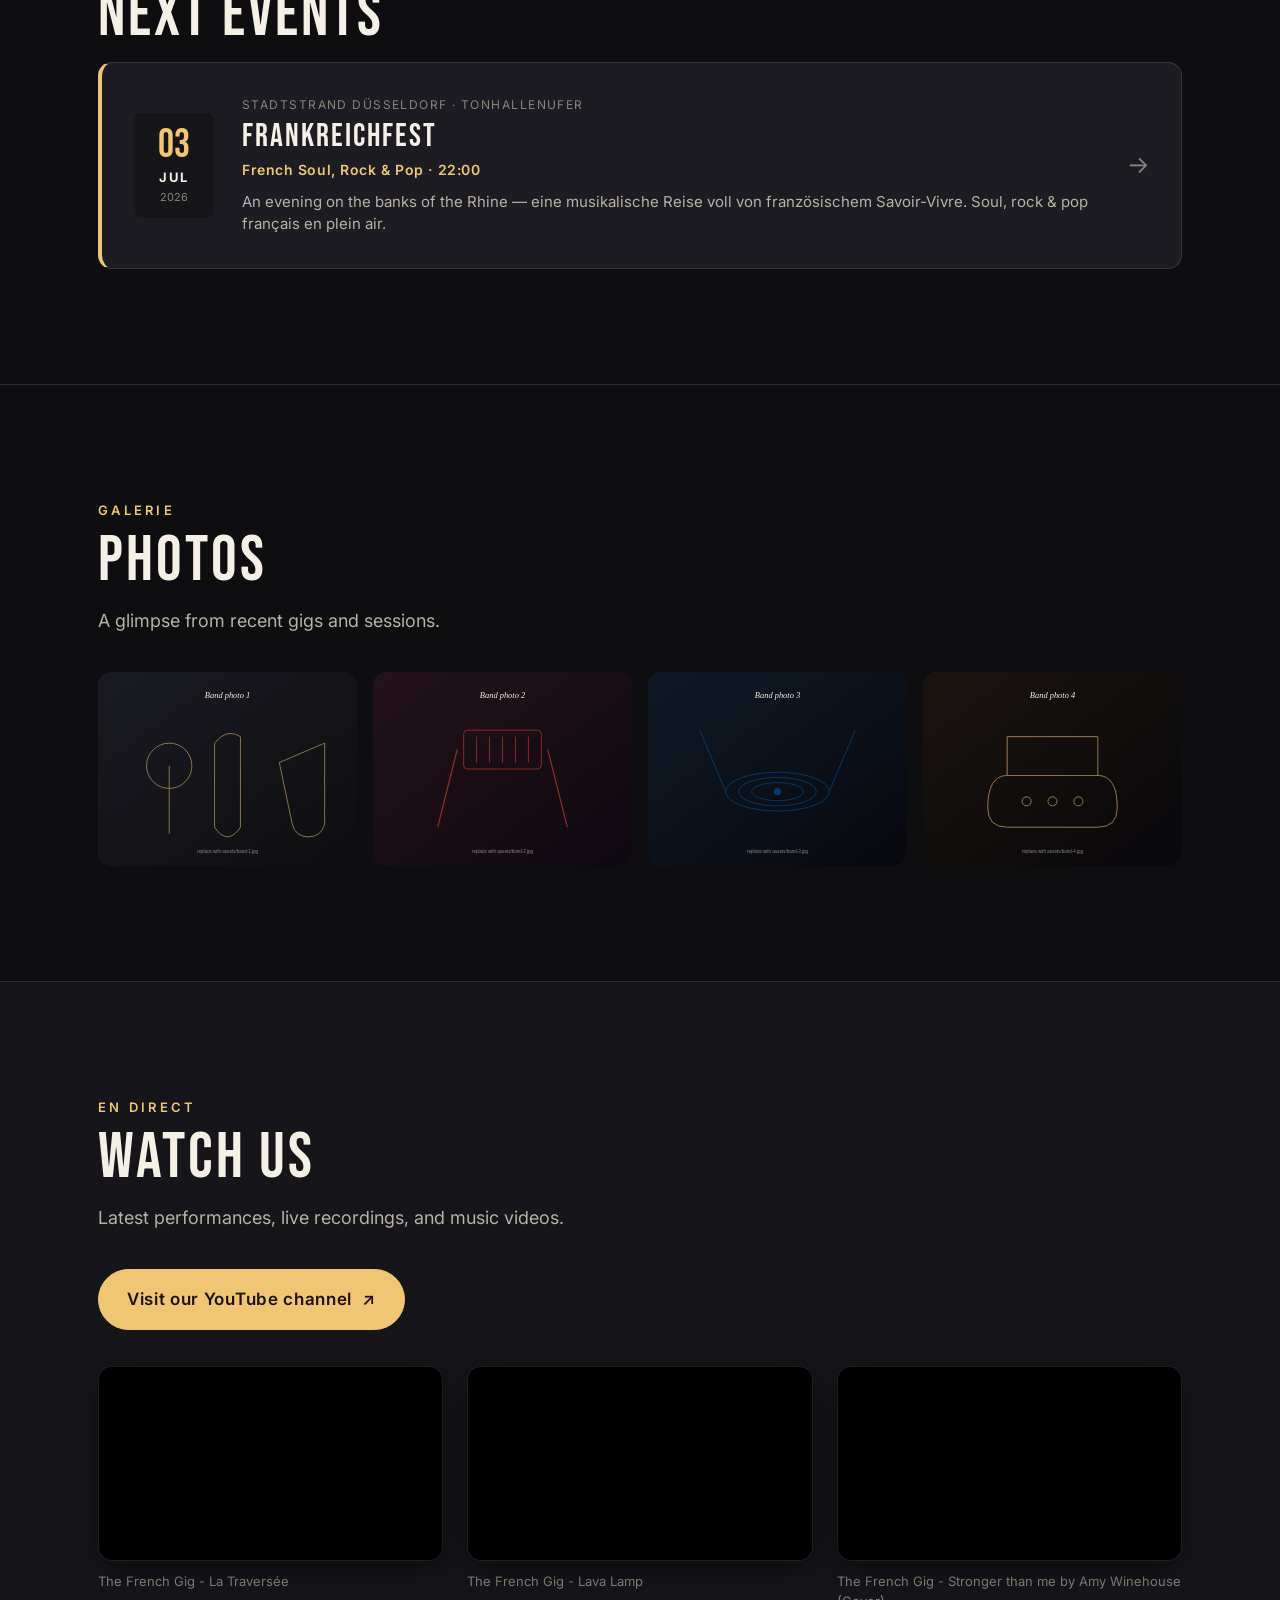
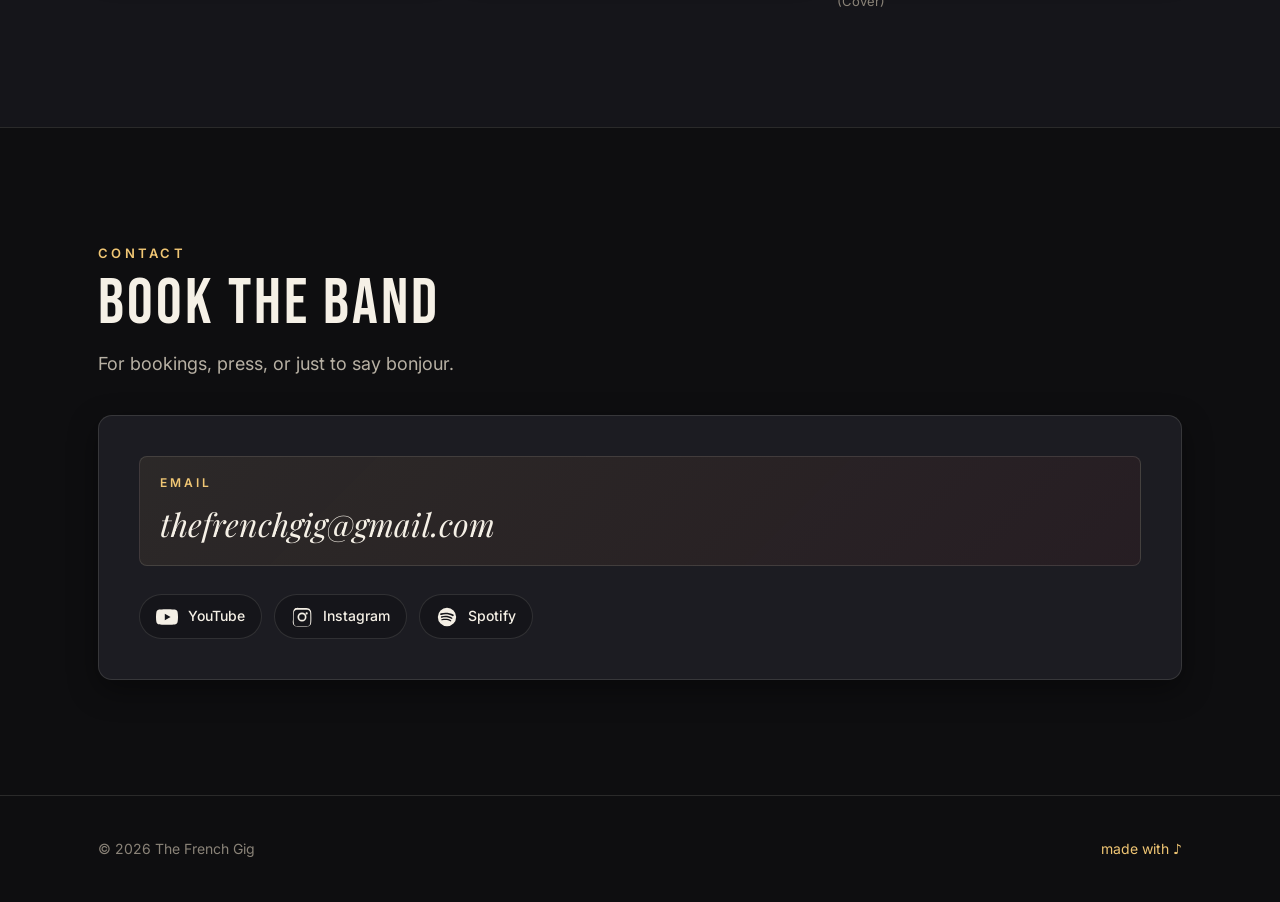
==== commit 3ec97ac8: "Translate event description opener to English, fix German article" ====
--- a/index.html
+++ b/index.html
@@ -128,7 +128,7 @@
               <p class="event-venue">StadtStrand Düsseldorf · Tonhallenufer</p>
               <h3 class="event-title">Frankreichfest</h3>
               <p class="event-subtitle">French Soul, Rock &amp; Pop · 22:00</p>
-              <p class="event-desc">Une soirée au bord du Rhin — une musikalische Reise voll von französischem Savoir-Vivre. Soul, rock &amp; pop français en plein air.</p>
+              <p class="event-desc">An evening on the banks of the Rhine — eine musikalische Reise voll von französischem Savoir-Vivre. Soul, rock &amp; pop français en plein air.</p>
             </div>
             <span class="event-arrow" aria-hidden="true">→</span>
           </a>
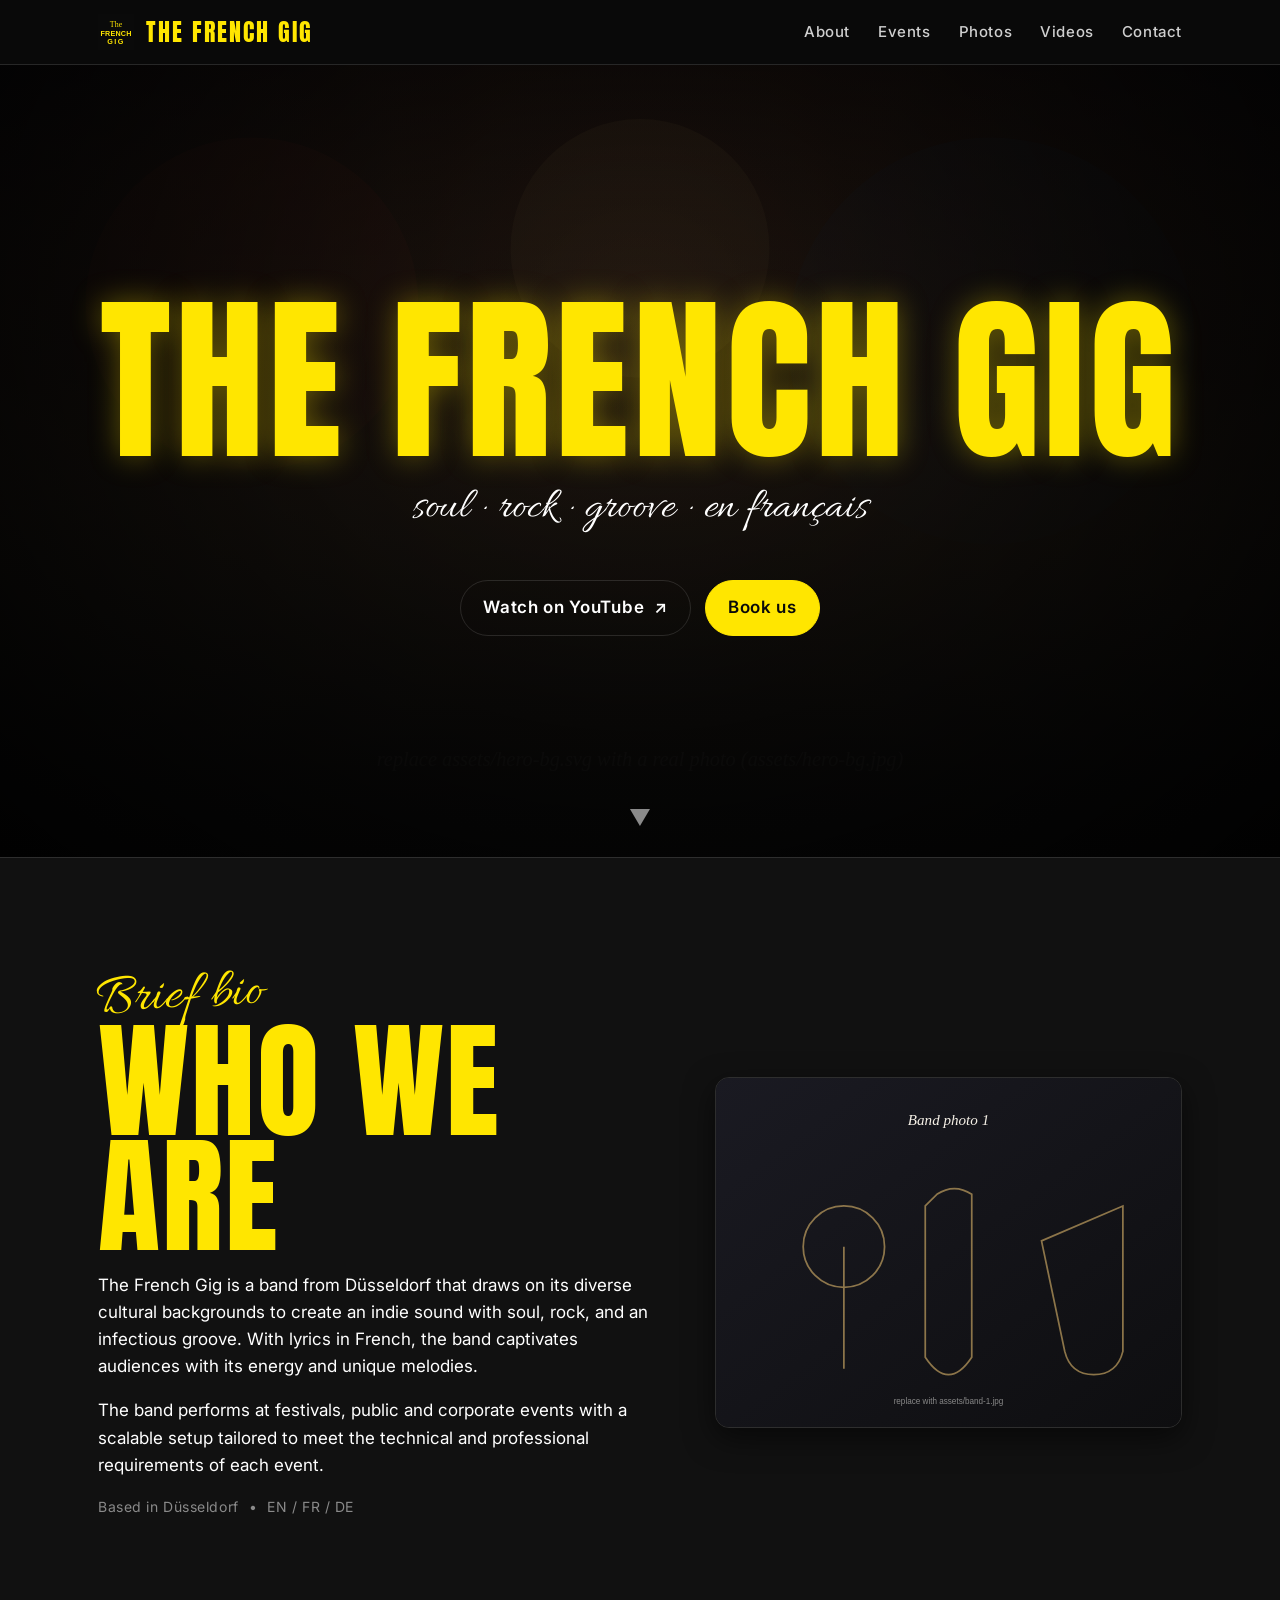
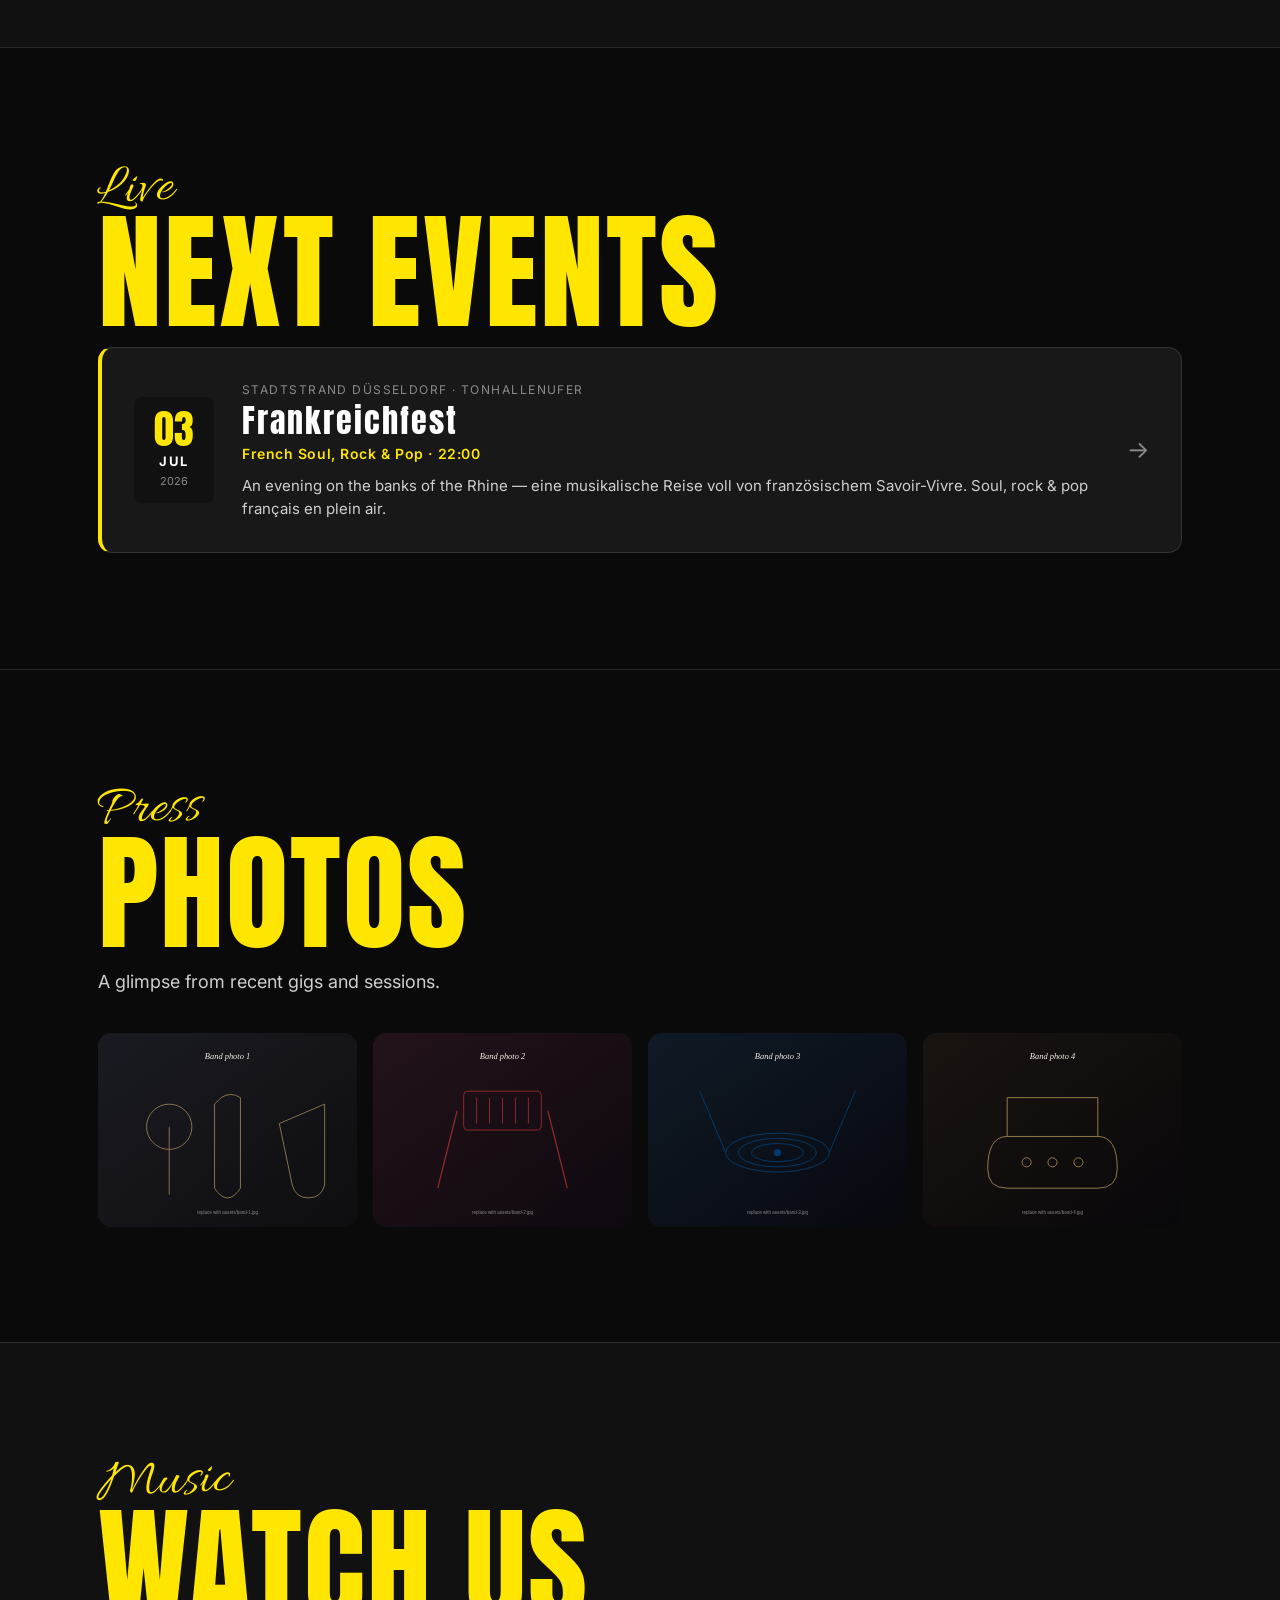
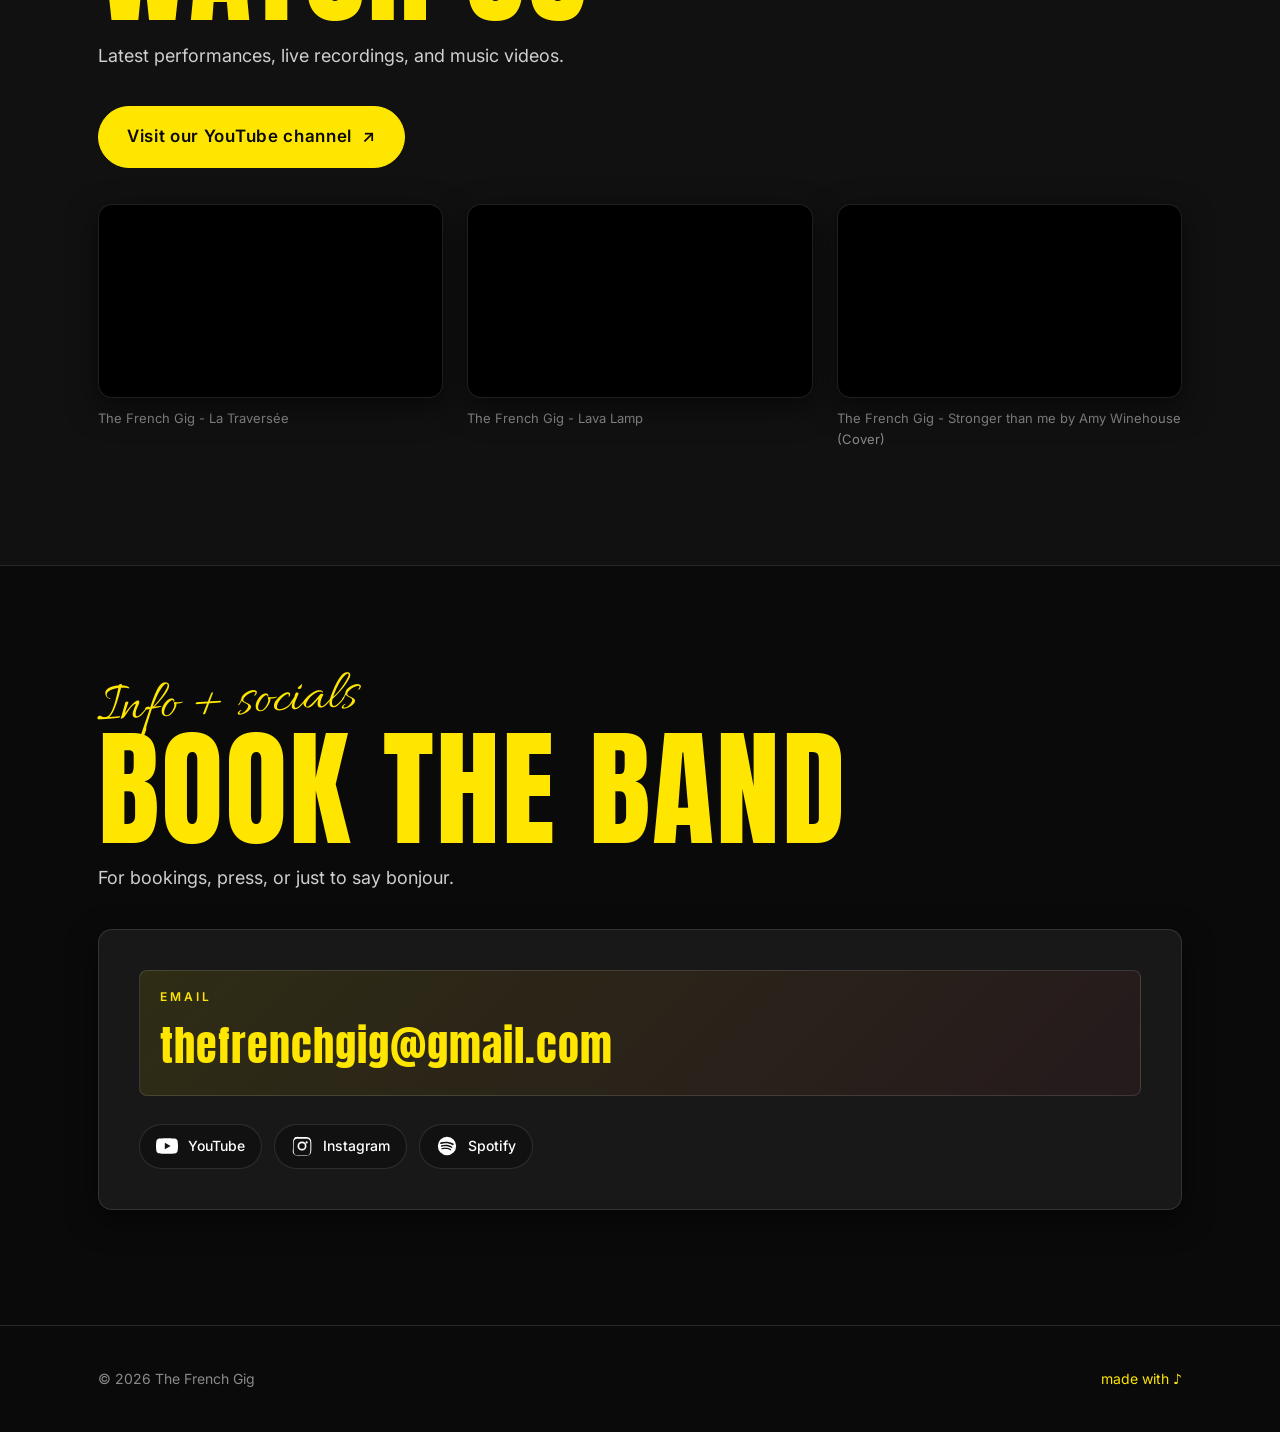
==== commit 7da22419: "Redesign visual style to match EPK 2026: pure black + electric yellow + Anton/Allura typography" ====
--- a/index.html
+++ b/index.html
@@ -13,7 +13,7 @@
   <link rel="icon" type="image/svg+xml" href="assets/logo.svg" />
   <link rel="preconnect" href="https://fonts.googleapis.com" />
   <link rel="preconnect" href="https://fonts.gstatic.com" crossorigin />
-  <link href="https://fonts.googleapis.com/css2?family=Bebas+Neue&family=Inter:wght@400;500;700&family=Playfair+Display:ital,wght@0,500;1,500&display=swap" rel="stylesheet" />
+  <link href="https://fonts.googleapis.com/css2?family=Allura&family=Anton&family=Inter:wght@400;500;700&display=swap" rel="stylesheet" />
   <link rel="stylesheet" href="styles/main.css" />
 
   <script type="application/ld+json">
@@ -69,7 +69,7 @@
       <div class="container hero-content">
         <img src="assets/logo.svg" alt="The French Gig logo" class="hero-logo" />
         <h1 id="hero-title">The French Gig</h1>
-        <p class="hero-tagline"><em>Live music, French flair.</em></p>
+        <p class="hero-tagline">soul · rock · groove · en français</p>
         <div class="hero-ctas">
           <a class="btn btn-ghost" href="https://www.youtube.com/@TheFrenchGig" target="_blank" rel="noopener">
             Watch on YouTube
@@ -85,17 +85,17 @@
     <section id="about" class="section section-about" aria-labelledby="about-title">
       <div class="container about-grid">
         <div class="about-copy">
-          <p class="eyebrow">À propos</p>
-          <h2 id="about-title">About the band</h2>
+          <p class="eyebrow">Brief bio</p>
+          <h2 id="about-title">Who we are</h2>
           <p>
-            The French Gig is a live act blending the energy of contemporary music with
-            the romance of French songwriting. From intimate cafés to festival stages,
-            we bring crowds to their feet.
+            The French Gig is a band from Düsseldorf that draws on its diverse cultural
+            backgrounds to create an indie sound with soul, rock, and an infectious groove.
+            With lyrics in French, the band captivates audiences with its energy and
+            unique melodies.
           </p>
           <p>
-            Available for weddings, corporate events, festivals, restaurants, and private
-            parties. Our setlist moves easily between bilingual originals, classic French
-            chanson, and reimagined favourites.
+            The band performs at festivals, public and corporate events with a scalable
+            setup tailored to meet the technical and professional requirements of each event.
           </p>
           <p class="about-meta">
             <span>Based in Düsseldorf</span>
@@ -112,7 +112,7 @@
     <!-- EVENTS -->
     <section id="events" class="section section-events" aria-labelledby="events-title">
       <div class="container">
-        <p class="eyebrow">Agenda</p>
+        <p class="eyebrow">Live</p>
         <h2 id="events-title">Next Events</h2>
         <div class="events-list">
           <a class="event-card"
@@ -139,7 +139,7 @@
     <!-- PHOTOS -->
     <section id="photos" class="section section-photos" aria-labelledby="photos-title">
       <div class="container">
-        <p class="eyebrow">Galerie</p>
+        <p class="eyebrow">Press</p>
         <h2 id="photos-title">Photos</h2>
         <p class="section-lede">A glimpse from recent gigs and sessions.</p>
         <ul class="gallery" role="list">
@@ -154,7 +154,7 @@
     <!-- VIDEOS -->
     <section id="videos" class="section section-videos" aria-labelledby="videos-title">
       <div class="container">
-        <p class="eyebrow">En direct</p>
+        <p class="eyebrow">Music</p>
         <h2 id="videos-title">Watch us</h2>
         <p class="section-lede">Latest performances, live recordings, and music videos.</p>
 
@@ -211,7 +211,7 @@
     <!-- CONTACT -->
     <section id="contact" class="section section-contact" aria-labelledby="contact-title">
       <div class="container">
-        <p class="eyebrow">Contact</p>
+        <p class="eyebrow">Info + socials</p>
         <h2 id="contact-title">Book the band</h2>
         <p class="section-lede">For bookings, press, or just to say bonjour.</p>
 
--- a/styles/main.css
+++ b/styles/main.css
@@ -1,27 +1,29 @@
-/* === Theme tokens — edit here to re-skin the whole site ============== */
+/* === Theme tokens — edit here to re-skin the whole site ==============
+   Inspired by the band's 2026 press kit: pure black + electric yellow,
+   heavy display sans paired with a flowing italic script. */
 :root {
-  --bg:        #0e0e10;
-  --bg-soft:   #15151a;
-  --bg-elev:   #1c1c22;
-  --ink:       #f5f0e6;
-  --ink-dim:   #b8b1a4;
-  --ink-mute:  #8a8378;
-  --accent:    #f0c674;   /* warm stage gold */
-  --accent-2:  #ef4135;   /* french red */
-  --accent-3:  #0055a4;   /* french blue */
-  --line:      rgba(245, 240, 230, 0.12);
+  --bg:        #0a0a0a;   /* near-pure black */
+  --bg-soft:   #111111;
+  --bg-elev:   #181818;
+  --ink:       #ffffff;
+  --ink-dim:   #cfcfcf;
+  --ink-mute:  #8a8a8a;
+  --accent:    #FFE600;   /* electric neon yellow — the EPK signature */
+  --accent-2:  #ff3d6e;   /* lava-lamp magenta for hover hints */
+  --line:      rgba(255, 255, 255, 0.12);
 
   --maxw:      1180px;
   --pad-x:     clamp(20px, 4vw, 48px);
   --radius:    14px;
   --radius-sm: 8px;
 
-  --font-display: "Bebas Neue", Impact, "Arial Narrow Bold", sans-serif;
-  --font-serif:   "Playfair Display", Georgia, serif;
+  --font-display: "Anton", Impact, "Arial Narrow Bold", sans-serif;
+  --font-script:  "Allura", "Brush Script MT", cursive;
   --font-body:    "Inter", system-ui, -apple-system, Segoe UI, Roboto, Helvetica, Arial, sans-serif;
 
-  --shadow-md: 0 10px 30px rgba(0, 0, 0, 0.4);
-  --shadow-lg: 0 20px 60px rgba(0, 0, 0, 0.55);
+  --shadow-md: 0 10px 30px rgba(0, 0, 0, 0.55);
+  --shadow-lg: 0 20px 60px rgba(0, 0, 0, 0.7);
+  --shadow-glow: 0 0 32px rgba(255, 230, 0, 0.25);
 }
 
 /* === Reset / base ==================================================== */
@@ -55,7 +57,7 @@
 /* === Header / nav ==================================================== */
 .site-header {
   position: sticky; top: 0; z-index: 50;
-  background: rgba(14, 14, 16, 0.85);
+  background: rgba(10, 10, 10, 0.85);
   backdrop-filter: saturate(140%) blur(8px);
   -webkit-backdrop-filter: saturate(140%) blur(8px);
   border-bottom: 1px solid var(--line);
@@ -67,8 +69,8 @@
 .brand { display: inline-flex; align-items: center; gap: 12px; color: var(--ink); }
 .brand-logo { width: 36px; height: 36px; }
 .brand-text {
-  font-family: var(--font-display); font-size: 22px; letter-spacing: 2px;
-  text-transform: uppercase;
+  font-family: var(--font-display); font-size: 24px; letter-spacing: 2px;
+  text-transform: uppercase; color: var(--accent);
 }
 .primary-nav ul {
   list-style: none; margin: 0; padding: 0;
@@ -114,11 +116,11 @@
 }
 .btn-lg { padding: 16px 28px; font-size: 17px; }
 .btn-primary {
-  background: var(--accent); color: #1a1408;
+  background: var(--accent); color: #0a0a0a;
   border: 1px solid var(--accent);
 }
 .btn-primary:hover, .btn-primary:focus-visible {
-  background: var(--ink); color: #1a1408; border-color: var(--ink); transform: translateY(-1px);
+  background: var(--ink); color: #0a0a0a; border-color: var(--ink); transform: translateY(-1px);
 }
 .btn-ghost {
   background: transparent; color: var(--ink);
@@ -143,21 +145,26 @@
 .hero-overlay {
   position: absolute; inset: 0; z-index: -1;
   background:
-    radial-gradient(ellipse at 50% 30%, rgba(0,0,0,0) 0%, rgba(0,0,0,0.5) 60%, rgba(0,0,0,0.85) 100%),
-    linear-gradient(180deg, rgba(14,14,16,0.45) 0%, rgba(14,14,16,0.85) 100%);
+    radial-gradient(ellipse at 50% 30%, rgba(0,0,0,0) 0%, rgba(0,0,0,0.55) 60%, rgba(0,0,0,0.9) 100%),
+    linear-gradient(180deg, rgba(10,10,10,0.5) 0%, rgba(10,10,10,0.92) 100%);
 }
 .hero-content { padding: 80px 0 64px; }
-.hero-logo { width: 96px; height: 96px; margin: 0 auto 18px; filter: drop-shadow(0 6px 16px rgba(0,0,0,.6)); }
+.hero-logo { display: none; }                  /* EPK uses the wordmark itself as logo */
 .hero h1 {
   font-family: var(--font-display); font-weight: 400;
-  font-size: clamp(48px, 9vw, 120px);
-  letter-spacing: clamp(2px, .5vw, 8px);
-  line-height: 0.95; margin: 0;
+  font-size: clamp(64px, 14vw, 180px);
+  letter-spacing: clamp(1px, .3vw, 4px);
+  line-height: 0.88; margin: 0;
+  color: var(--accent);
+  text-shadow: 0 0 30px rgba(255, 230, 0, 0.35);
+  text-transform: uppercase;
 }
 .hero-tagline {
-  font-family: var(--font-serif); color: var(--accent);
-  font-size: clamp(18px, 2.2vw, 24px);
-  margin: 18px 0 32px;
+  font-family: var(--font-script); color: var(--ink);
+  font-size: clamp(28px, 4vw, 44px);
+  margin: 14px 0 36px;
+  font-weight: 400;
+  font-style: normal;          /* Allura is already cursive */
 }
 .hero-ctas { display: flex; flex-wrap: wrap; gap: 14px; justify-content: center; }
 
@@ -181,14 +188,22 @@
   border-top: 1px solid var(--line);
 }
 .eyebrow {
-  text-transform: uppercase; letter-spacing: .25em;
-  color: var(--accent); font-weight: 600; font-size: 13px;
-  margin: 0 0 8px;
+  font-family: var(--font-script);
+  text-transform: none; letter-spacing: 0;
+  color: var(--accent);
+  font-weight: 400;
+  font-size: clamp(34px, 5vw, 56px);
+  line-height: 1;
+  margin: 0 0 -6px;
+  transform: rotate(-3deg);
+  transform-origin: left bottom;
 }
 .section h2 {
   font-family: var(--font-display); font-weight: 400;
-  font-size: clamp(36px, 6vw, 64px); letter-spacing: 3px;
-  margin: 0 0 14px; line-height: 1;
+  font-size: clamp(54px, 10vw, 128px); letter-spacing: 2px;
+  margin: 0 0 18px; line-height: 0.9;
+  text-transform: uppercase;
+  color: var(--accent);
 }
 .section-lede { color: var(--ink-dim); max-width: 60ch; margin: 0 0 36px; font-size: 18px; }
 
@@ -330,7 +345,7 @@
 .contact-email {
   display: flex; flex-direction: column; gap: 6px;
   padding: 16px 20px; border-radius: var(--radius-sm);
-  background: linear-gradient(135deg, rgba(240,198,116,0.08), rgba(239,65,53,0.05));
+  background: linear-gradient(135deg, rgba(255,230,0,0.10), rgba(255,61,110,0.06));
   border: 1px solid var(--line); color: var(--ink);
 }
 .contact-email:hover, .contact-email:focus-visible {
@@ -341,8 +356,8 @@
   color: var(--accent); font-size: 12px; font-weight: 600;
 }
 .contact-value {
-  font-family: var(--font-serif); font-size: clamp(22px, 3.4vw, 32px);
-  font-style: italic;
+  font-family: var(--font-display); font-size: clamp(28px, 4vw, 42px);
+  letter-spacing: 1px; text-transform: lowercase; color: var(--accent);
 }
 .socials {
   list-style: none; padding: 0; margin: 0;
@@ -394,7 +409,7 @@
 .lightbox-next  { right: 20px; top: 50%; transform: translateY(-50%); }
 .lightbox-close:hover, .lightbox-prev:hover, .lightbox-next:hover,
 .lightbox-close:focus-visible, .lightbox-prev:focus-visible, .lightbox-next:focus-visible {
-  background: var(--accent); color: #1a1408; border-color: var(--accent);
+  background: var(--accent); color: #0a0a0a; border-color: var(--accent);
 }
 
 @keyframes fade { from { opacity: 0; } to { opacity: 1; } }
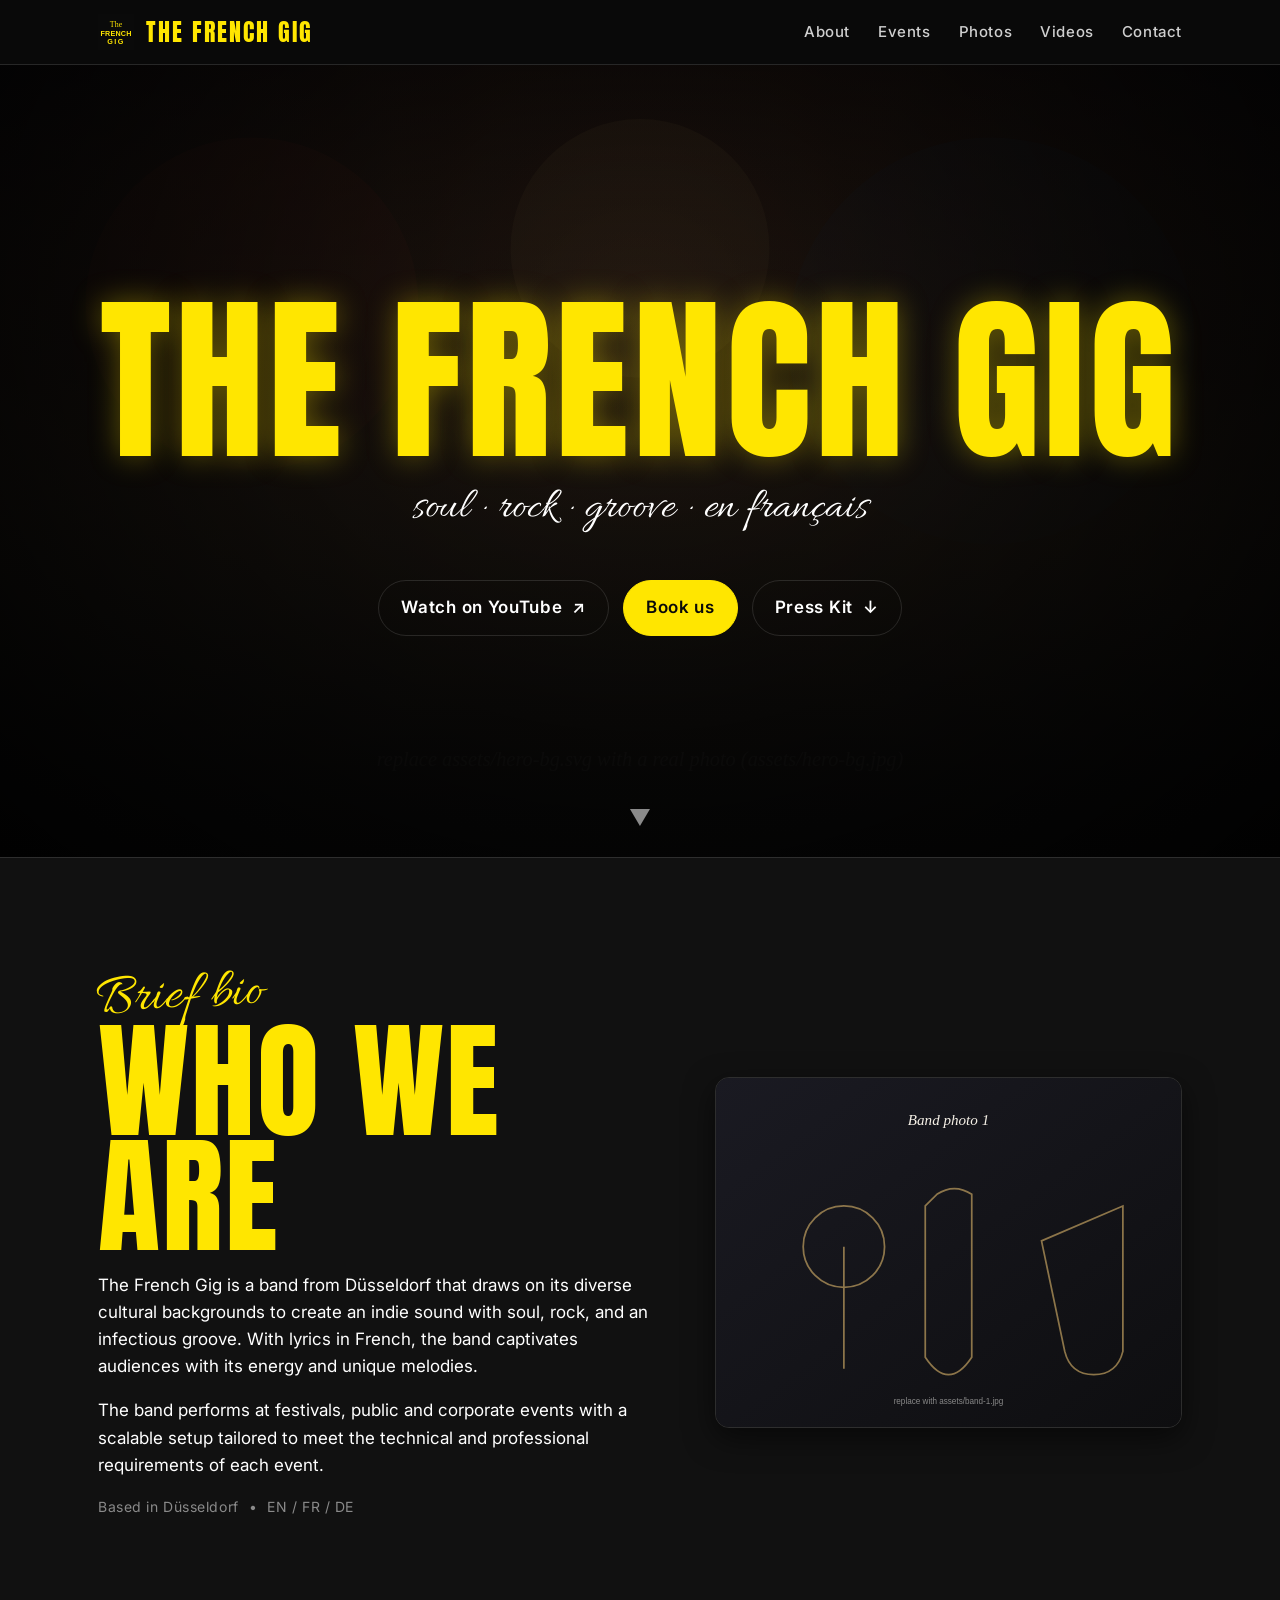
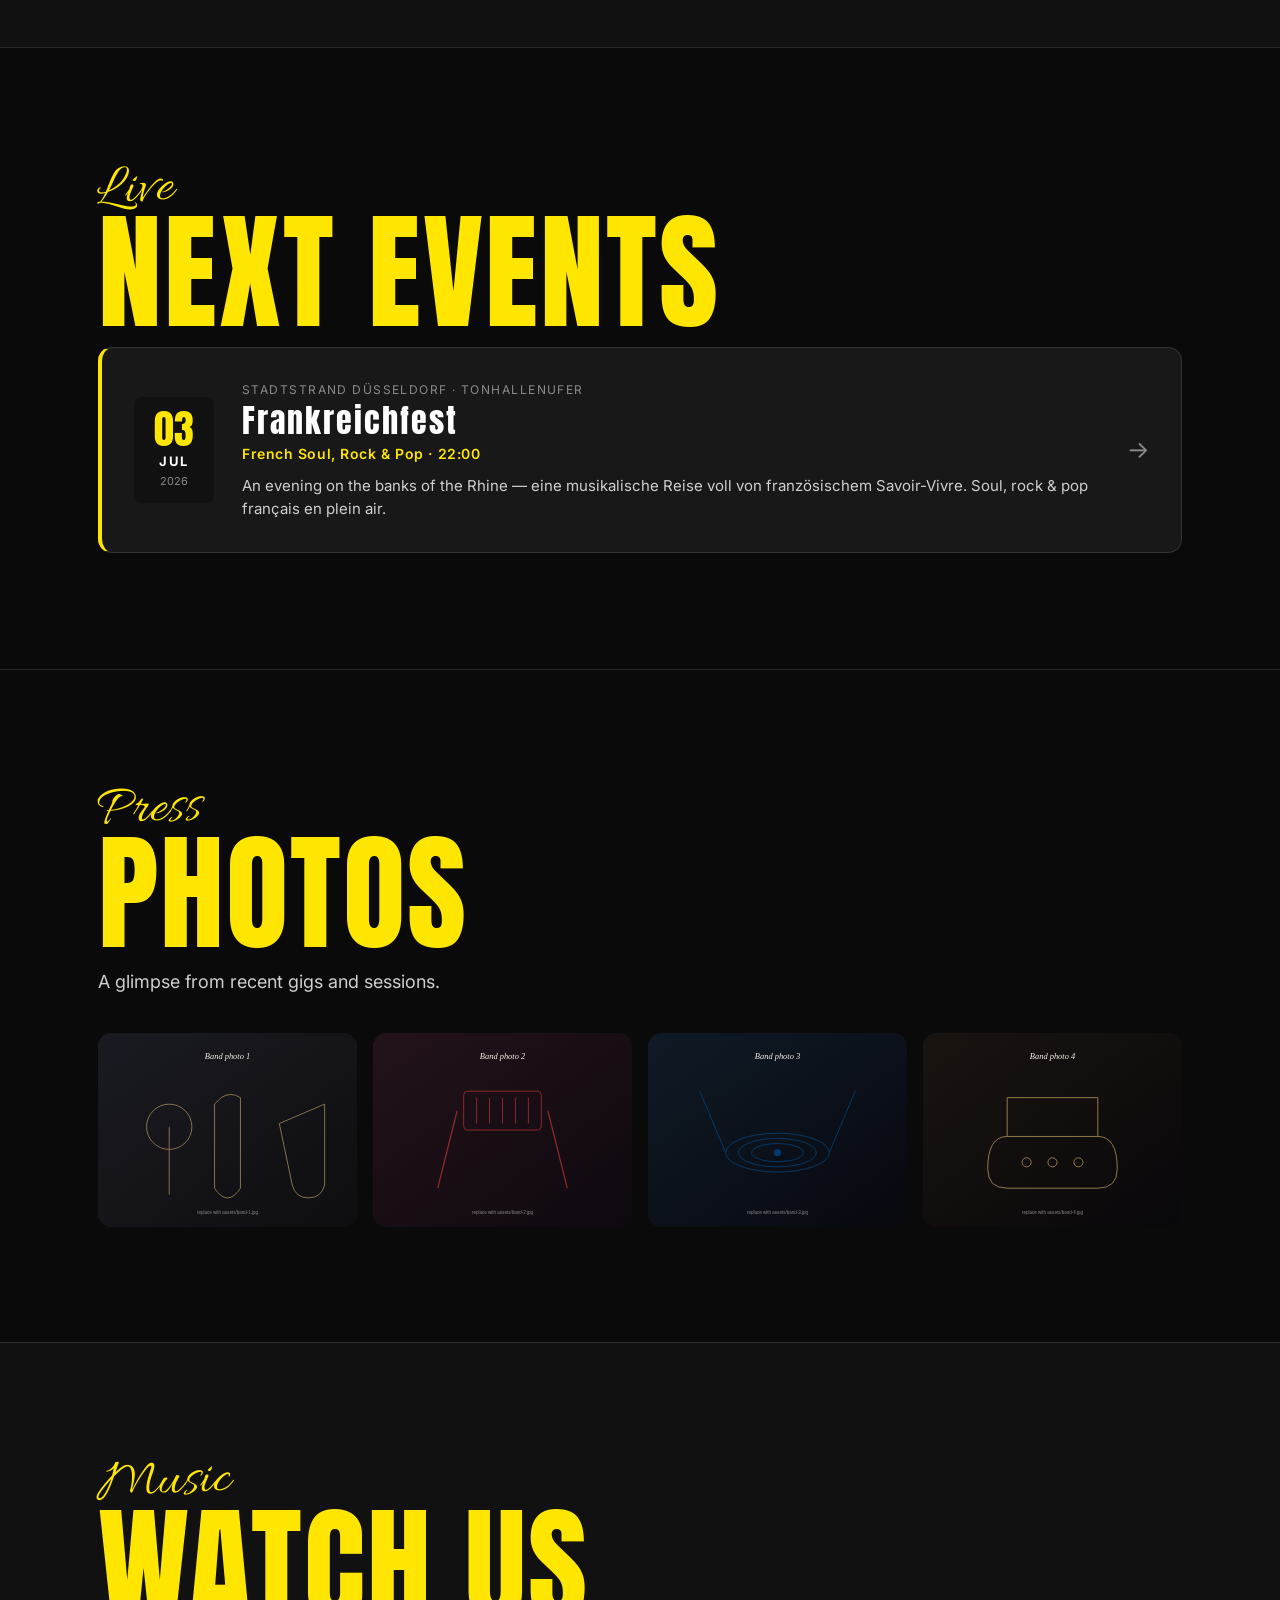
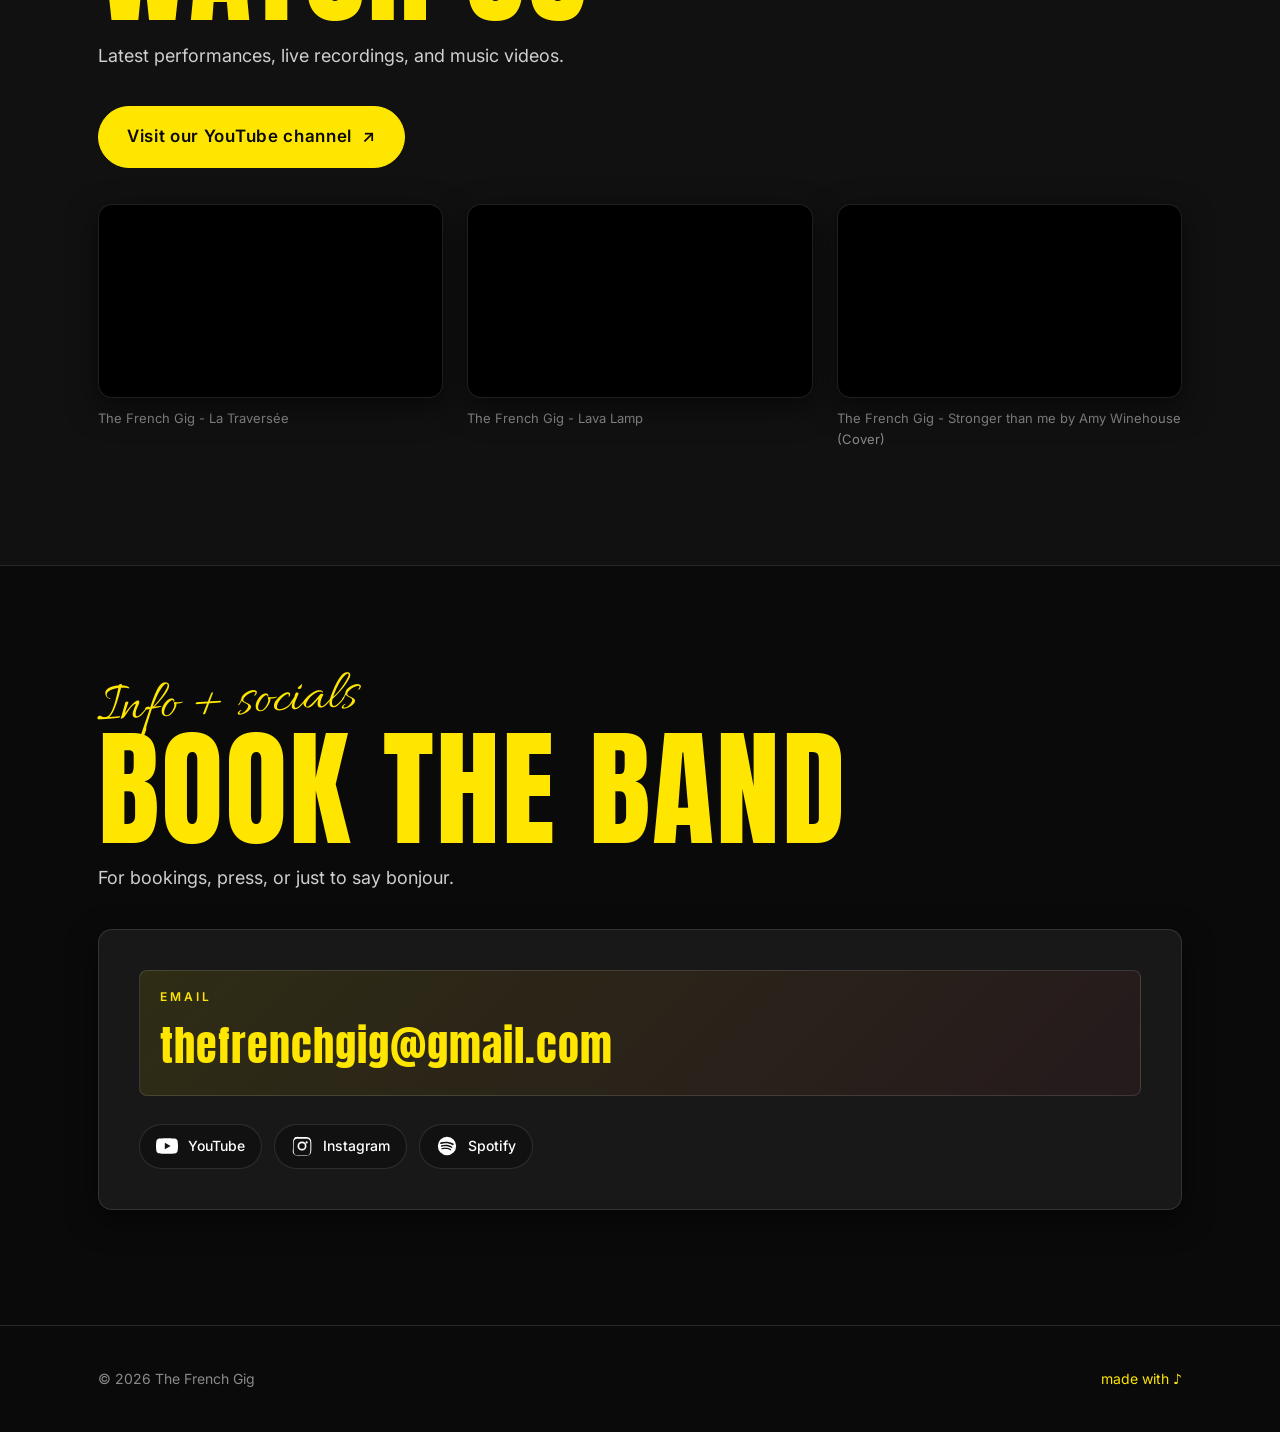
==== commit a35c8c0f: "Add Press Kit download button to hero section Co-Authored-By: Claude Sonnet 4.6 <noreply@anthropic.c" ====
--- a/index.html
+++ b/index.html
@@ -76,6 +76,10 @@
             <span aria-hidden="true">↗</span>
           </a>
           <a class="btn btn-primary" href="#contact">Book us</a>
+          <a class="btn btn-ghost" href="EPK The French Gig 2026.pdf" download="EPK The French Gig 2026.pdf">
+            Press Kit
+            <span aria-hidden="true">↓</span>
+          </a>
         </div>
       </div>
       <a href="#about" class="hero-scroll" aria-label="Scroll to About">▼</a>
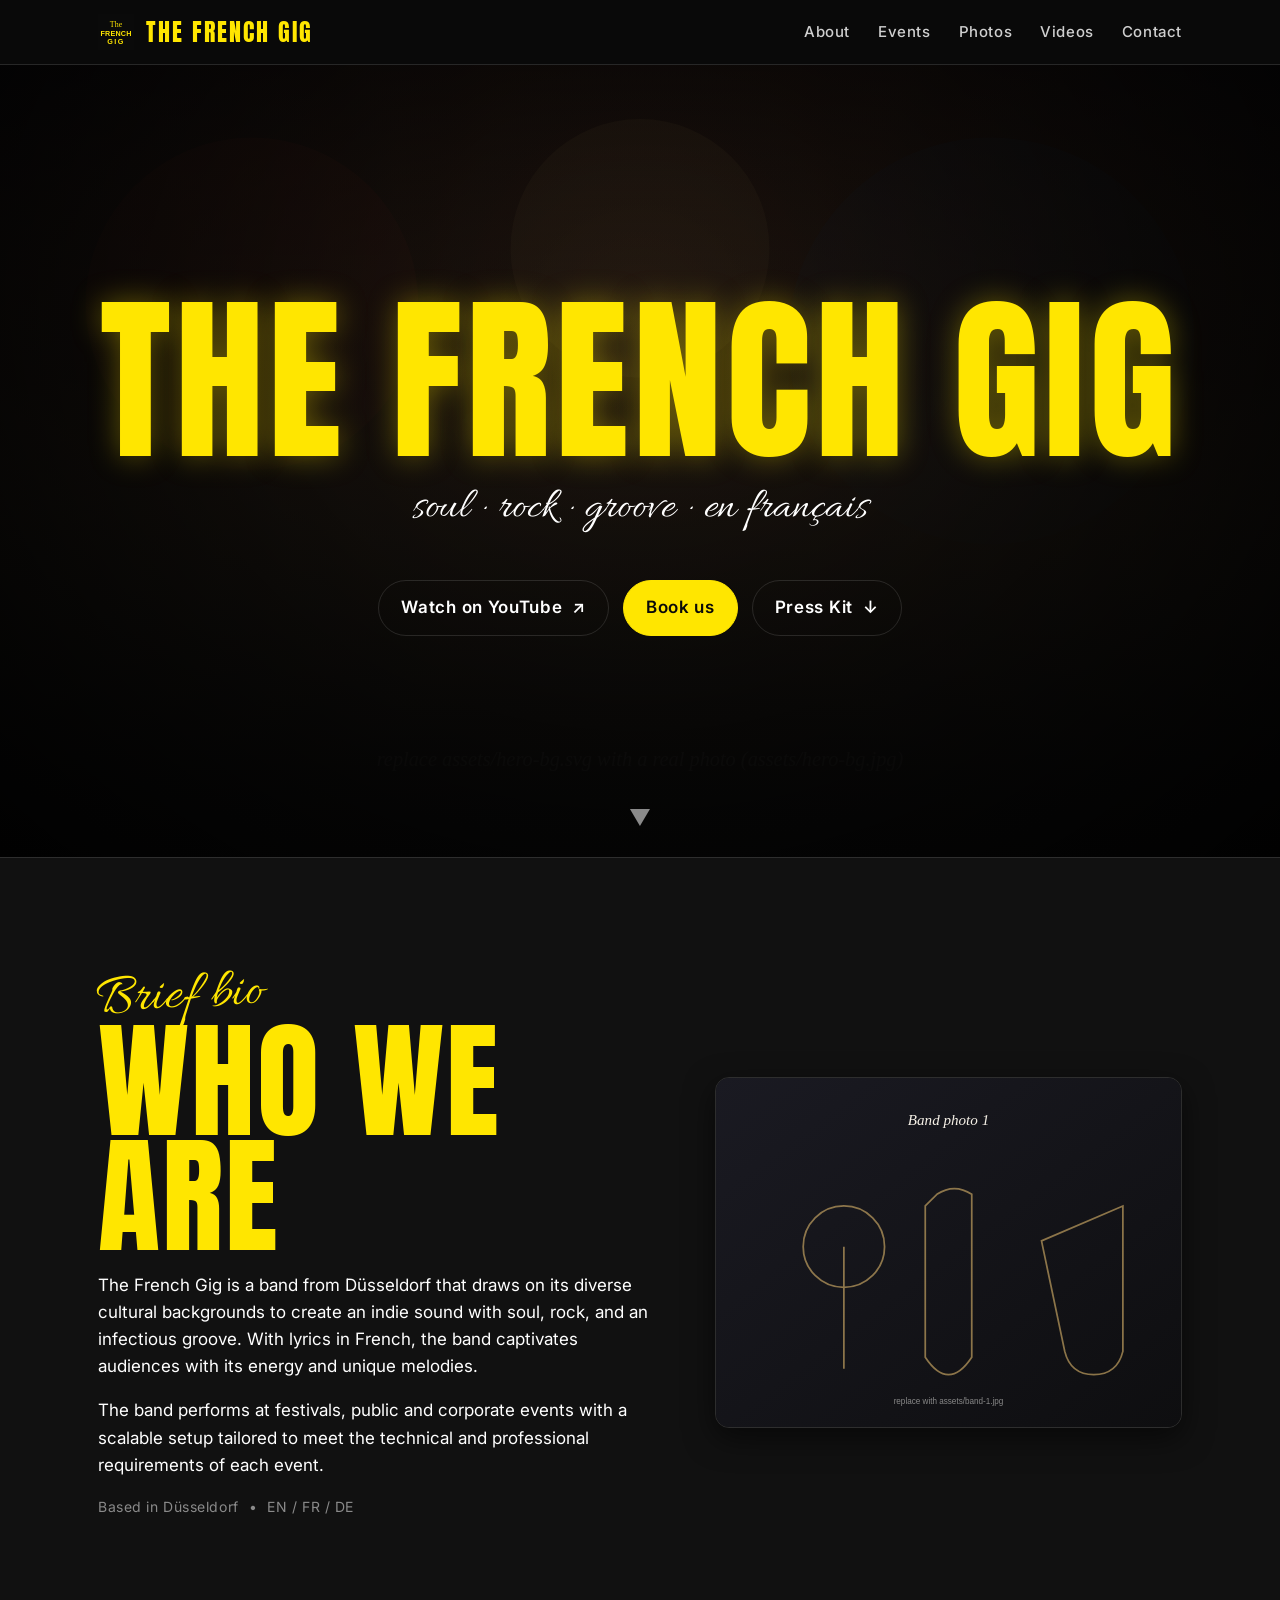
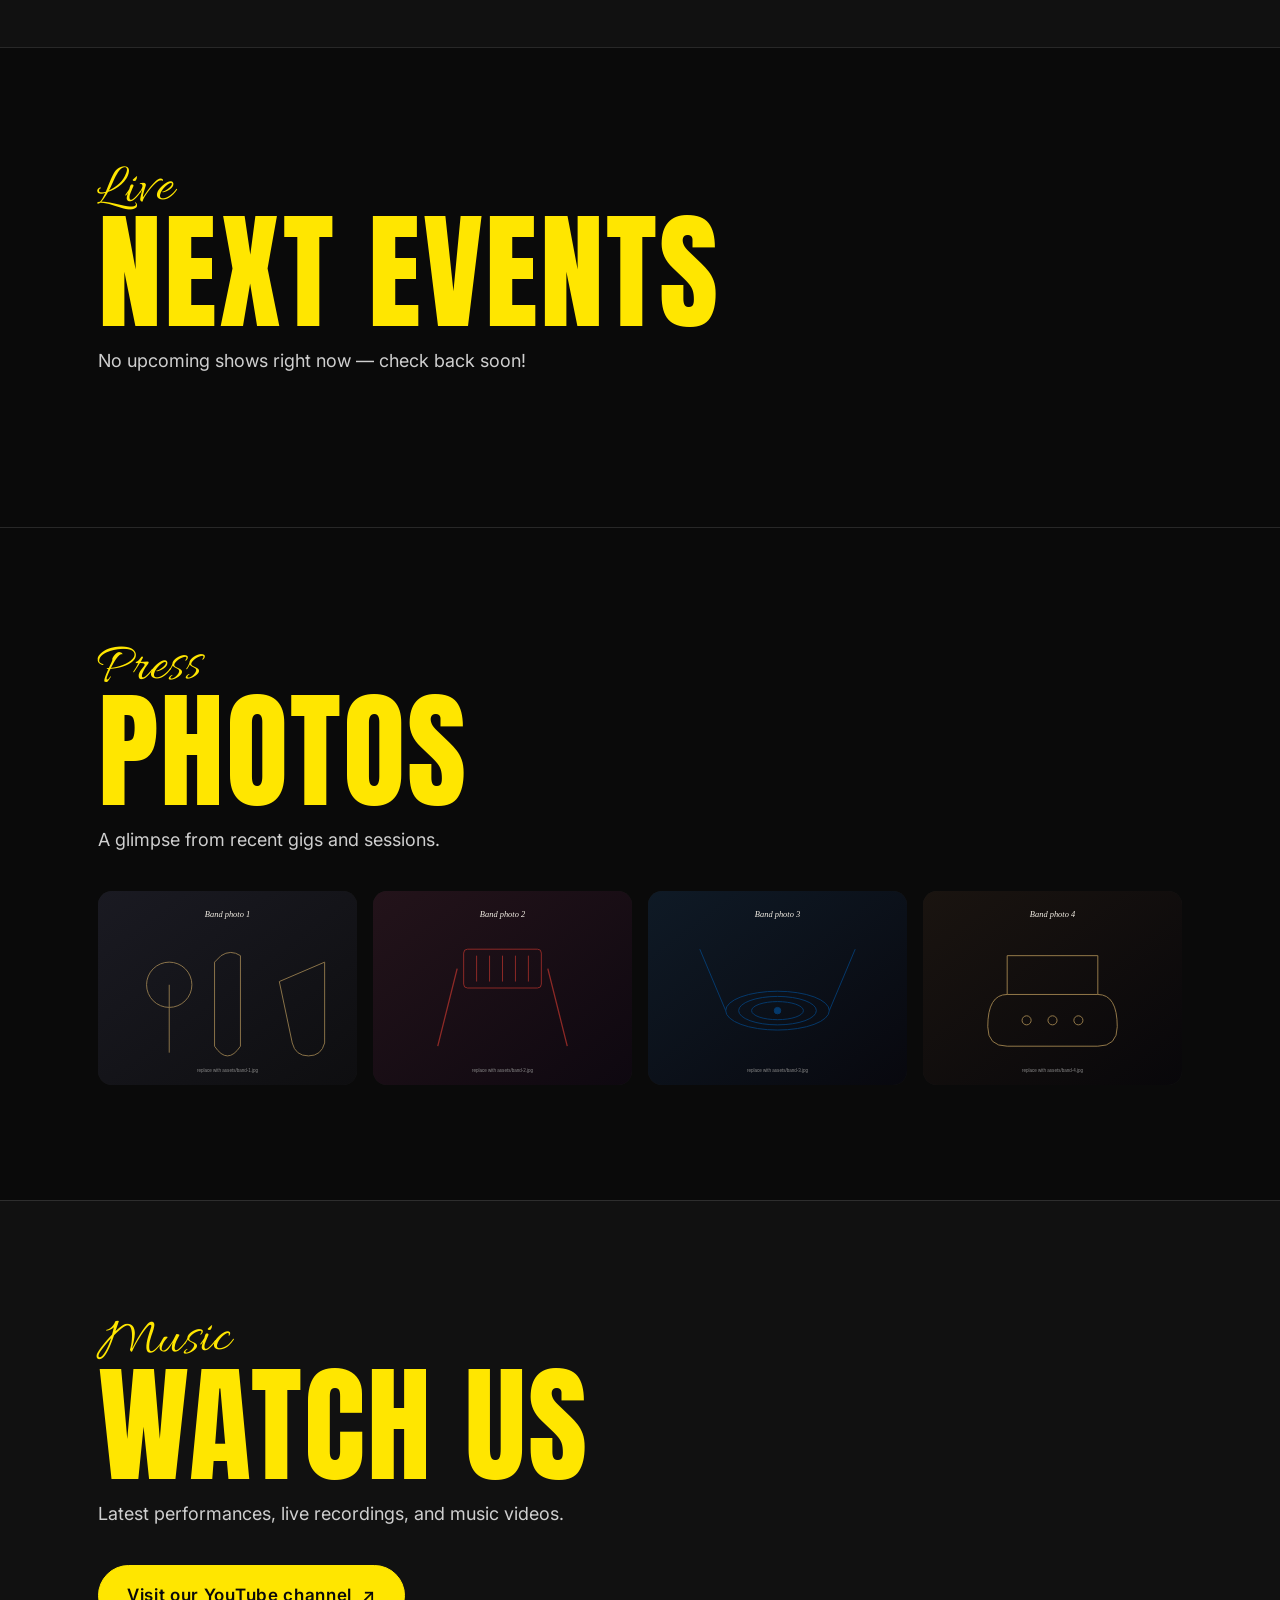
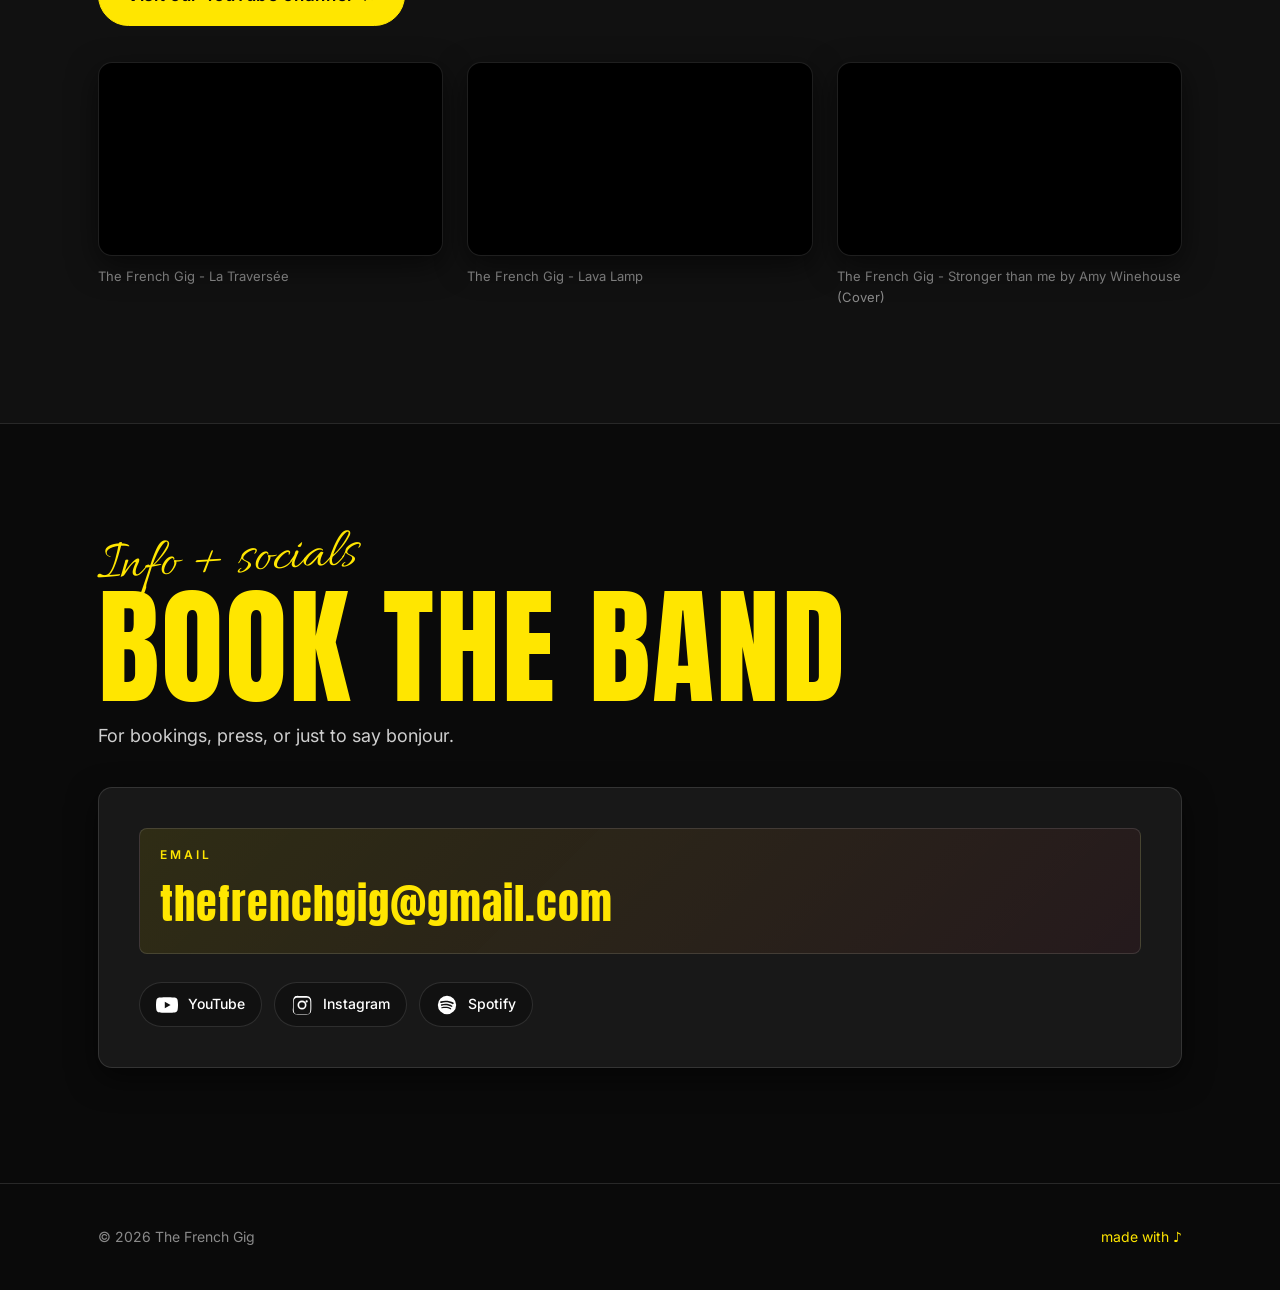
==== commit d8517ce0: "Add events admin panel: events.json + /admin/ + auto-rendered events list Events on the public site " ====
--- a/index.html
+++ b/index.html
@@ -118,25 +118,8 @@
       <div class="container">
         <p class="eyebrow">Live</p>
         <h2 id="events-title">Next Events</h2>
-        <div class="events-list">
-          <a class="event-card"
-             href="https://www.stadtstrand-duesseldorf.de/events/frankreichfest-the-french-gig---franzosischer-soul-rock-pop"
-             target="_blank" rel="noopener"
-             aria-label="Frankreichfest – The French Gig, July 3 2026 at StadtStrand Düsseldorf — click for details">
-            <div class="event-date-block">
-              <span class="event-day">03</span>
-              <span class="event-month">JUL</span>
-              <span class="event-year">2026</span>
-            </div>
-            <div class="event-info">
-              <p class="event-venue">StadtStrand Düsseldorf · Tonhallenufer</p>
-              <h3 class="event-title">Frankreichfest</h3>
-              <p class="event-subtitle">French Soul, Rock &amp; Pop · 22:00</p>
-              <p class="event-desc">An evening on the banks of the Rhine — eine musikalische Reise voll von französischem Savoir-Vivre. Soul, rock &amp; pop français en plein air.</p>
-            </div>
-            <span class="event-arrow" aria-hidden="true">→</span>
-          </a>
-        </div>
+        <div class="events-list" id="events-list"></div>
+        <p class="section-lede" id="events-empty" hidden>No upcoming shows right now — check back soon!</p>
       </div>
     </section>
 
